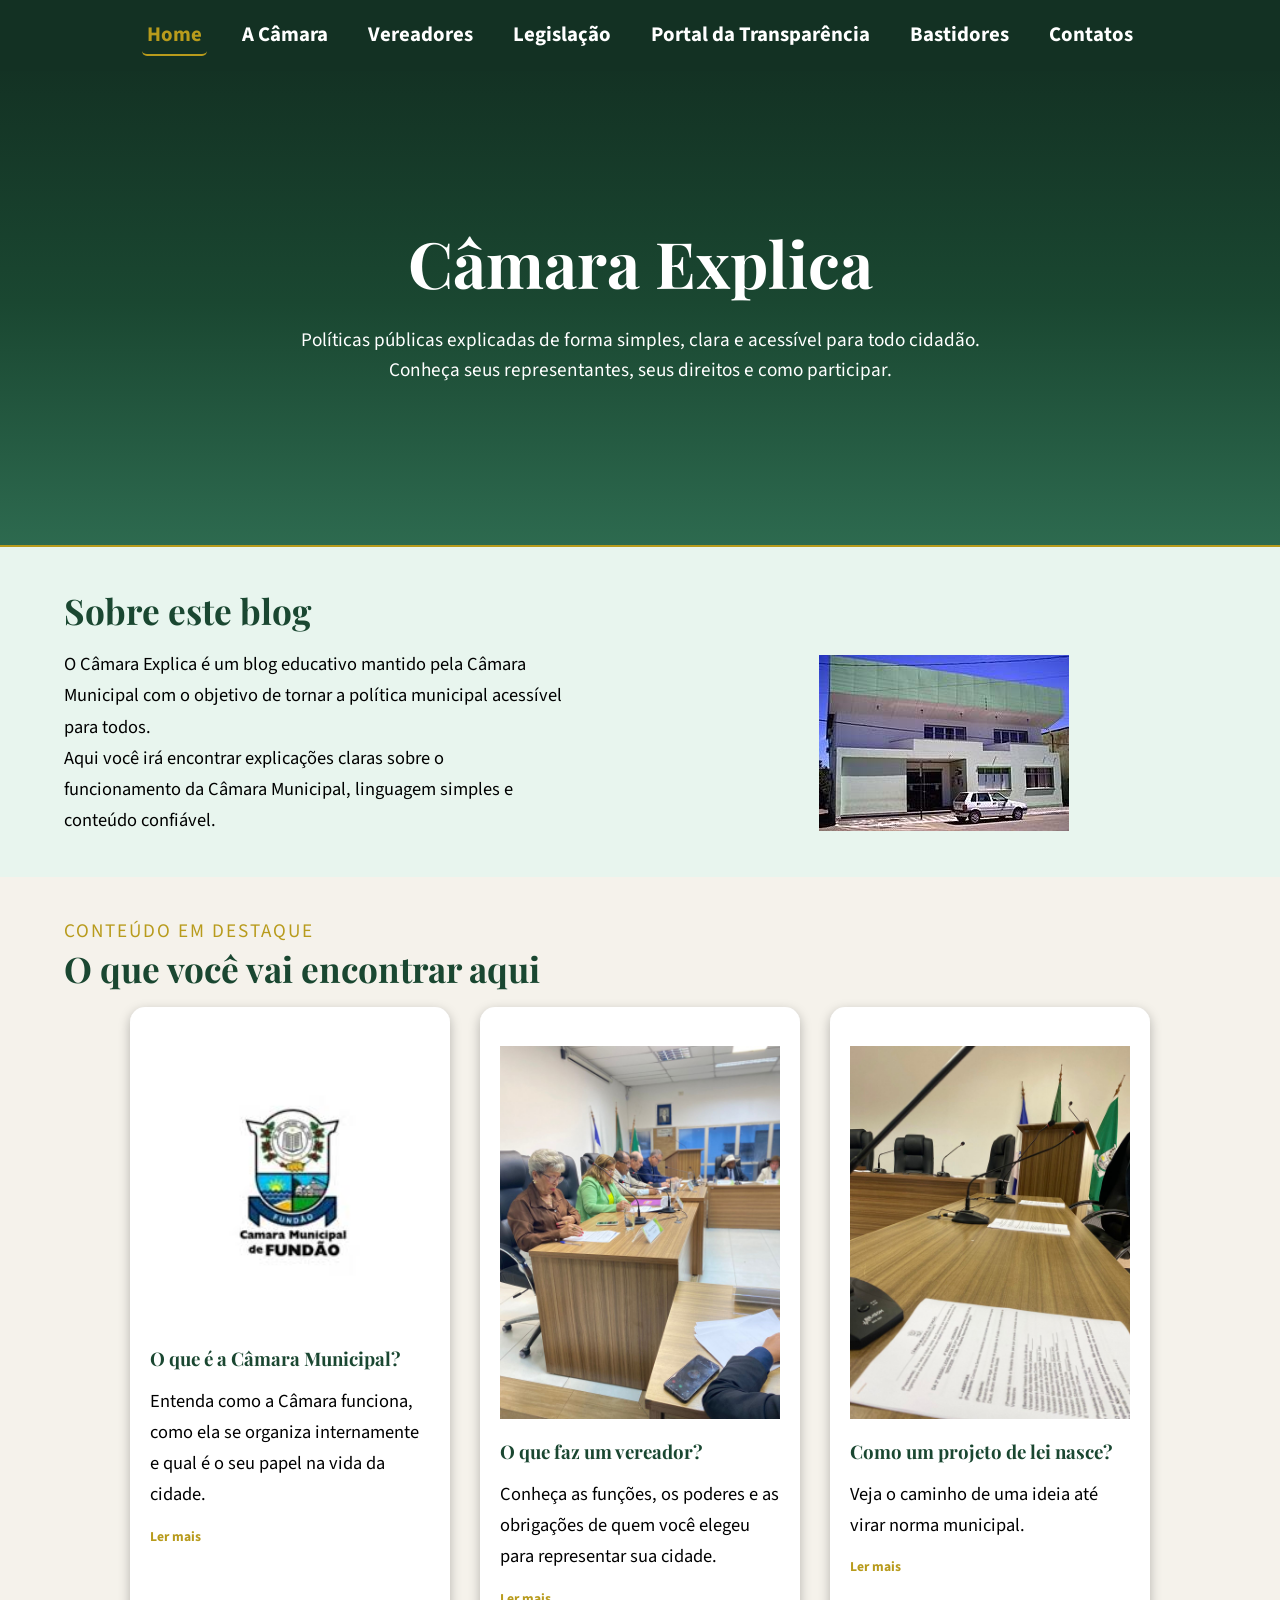
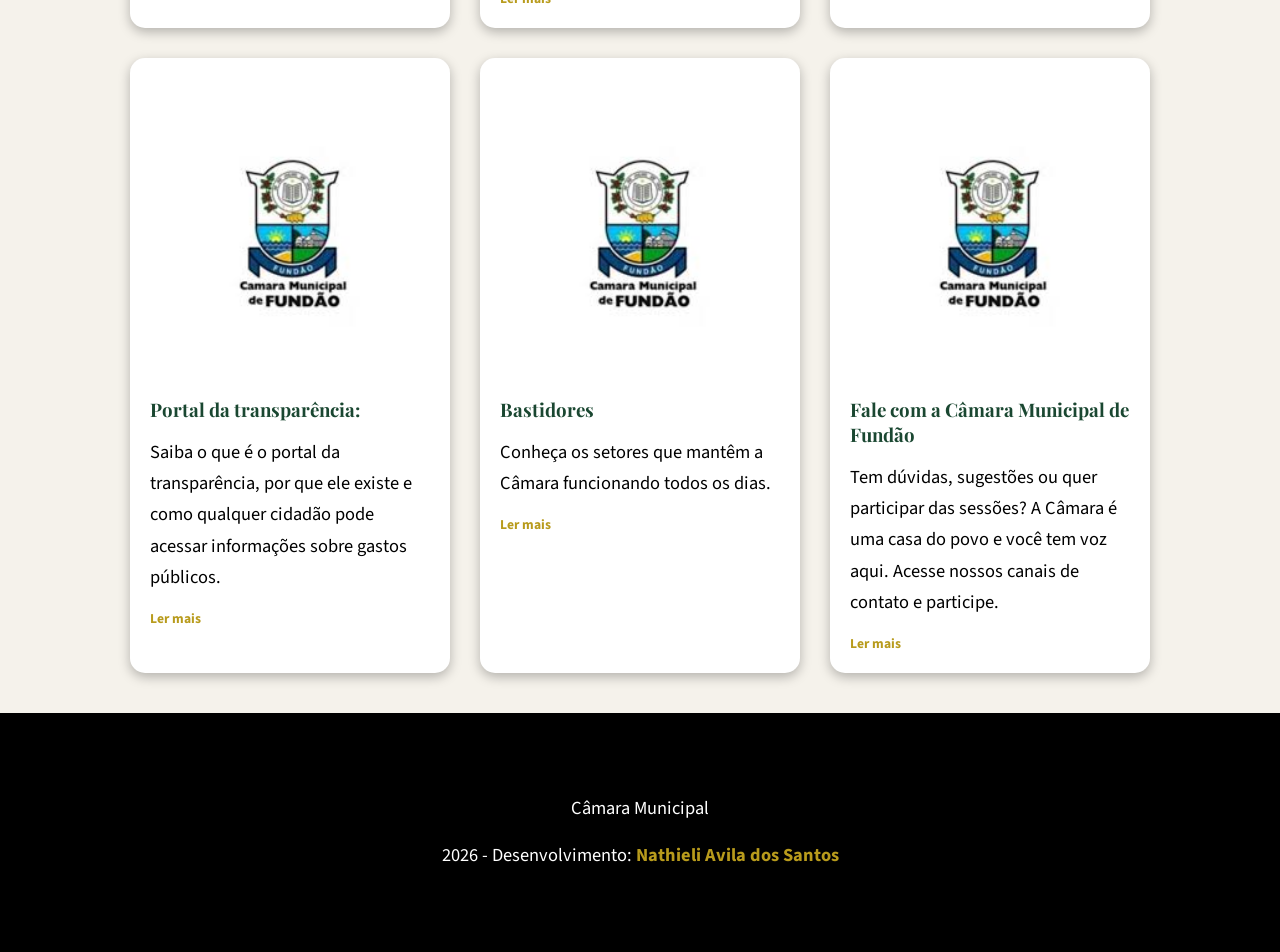
==== index.html @ 05d5f24e "Ajustes no CSS" ====
<!DOCTYPE html>
<html lang="pt-br">
<head>
    <meta charset="UTF-8">
    <meta name="viewport" content="width=device-width, initial-scale=1.0">
    <link rel="stylesheet" href="style.css">
    <title>Câmara Explica</title>
</head>
<body>

    <header>
        <nav>
            <a href="index.html" class="ativo">Home</a>
            <a href="Camara.html">A Câmara</a>
            <a href="vereadores.html">Vereadores</a>
            <a href="legislacao.html">Legislação</a>
            <a href="transparencia.html">Portal da Transparência</a>
            <a href="bastidores.html">Bastidores</a>
            <a href="contatos.html">Contatos</a>
        </nav>
    </header>


    <main>
        <!-- HERO -->
        <section class="hero">
            <div class="container">
                <h1>Câmara Explica </h1>
                <p>Políticas públicas explicadas de forma simples, clara e acessível para todo cidadão. Conheça seus representantes, seus direitos e como participar. </p>
            </div>
        </section>

        <!-- SOBRE -->
        <section class="sobre" id="home">
            <div class="container">
                <h2>Sobre este blog </h2>
                <div class="home-inicio">
                    <p class="elemento">O Câmara Explica é um blog educativo mantido pela Câmara Municipal com o objetivo de tornar a política municipal acessível para todos. <br> Aqui você irá encontrar explicações claras sobre o funcionamento da Câmara Municipal, linguagem simples e conteúdo confiável. </p>
                    <img class="elemento" src="Imagens/Câmara.jpg" alt="">
                </div>
            </div>
        </section>

        <!-- IMAGENS DESTAQUE COM LINK -->
        <section id="destaques">
            <div class="container">
                <span class="letra">Conteúdo em destaque</span>
                <h2>O que você vai encontrar aqui</h2>
                <div class="grid-base home-cards">
                    <article class="home-card card-base">
                        <a href="Camara.html">
                        <img src="Imagens/logoCamara.jpg" alt="">
                    </a>
                    <h3>O que é a Câmara Municipal?</h3>
                     <p>
                        Entenda como a Câmara funciona, como ela se organiza internamente e qual é o seu papel na vida da cidade. 
                    </p>
                    <a href="Camara.html">Ler mais</a>
                    </article>


                    <article class="home-card card-base">
                        <a href="vereadores.html">
                        <img src="Imagens/vereadores.jpeg" alt="">
                    </a>
                    <h3>O que faz um vereador?</h3> 
                    <p>
                        Conheça as funções, os poderes e as obrigações de quem você elegeu para representar sua cidade.
                    </p>
                    <a href="vereadores.html">Ler mais</a>
                    </article>

                    <article class="home-card card-base">
                        <a href="legislacao.html">
                        <img src="Imagens/legislação.jpeg" alt="">
                    </a>
                    <h3>Como um projeto de lei nasce?</h3>
                    <p>
                        Veja o caminho de uma ideia até virar norma municipal.
                    </p>
                    <a href="legislacao.html">Ler mais</a>
                    </article>

                    <article class="home-card card-base"><a href="transparencia.html">
                        <img src="Imagens/logoCamara.jpg" alt="">
                    </a>
                    <h3>Portal da transparência:</h3> 
                    <p>
                        Saiba o que é o portal da transparência, por que ele existe e como qualquer cidadão pode acessar informações sobre gastos públicos.
                    </p>
                    <a href="transparencia.html">Ler mais</a>
                    </article>

                    <article class="home-card card-base">
                        <a href="bastidores.html">
                        <img src="Imagens/logoCamara.jpg" alt="">
                    </a>
                    <h3>Bastidores</h3>
                    <p>
                        Conheça os setores que mantêm a Câmara funcionando todos os dias.
                    </p>
                    <a href="bastidores.html">Ler mais</a>
                    </article>

                    <article class="home-card card-base">
                        <a href="contatos.html">
                        <img src="Imagens/logoCamara.jpg" alt="">
                    </a>
                    <h3>Fale com a Câmara Municipal de Fundão</h3>
                    <p>
                        Tem dúvidas, sugestões ou quer participar das sessões? A Câmara é uma casa do povo e você tem voz aqui. Acesse nossos canais de contato e participe.
                    </p>
                    <a href="contatos.html">Ler mais</a>
                    </article>
                </div>
            </div>
        </section>

    </main>

    <footer>
        <p>Câmara Municipal</p>
        <p>2026 - Desenvolvimento:
            <a href="https://github.com/NathieliAvila" target="_blank">Nathieli Avila dos Santos</a>
        </p>
    </footer>
    
</body>
</html>
---- style.css ----
/* RESET E VARIÁVEIS */

@charset "UTF-8";

@import url('https://fonts.googleapis.com/css2?family=Playfair+Display:ital,wght@0,400..900;1,400..900&display=swap');

@import url('https://fonts.googleapis.com/css2?family=Source+Sans+3:ital,wght@0,200..900;1,200..900&display=swap');

:root {

    --cor-1: #133123;
    --cor-2: #1a4731;
    --cor-4: #2d6a4f;
    --cor-5: #b89b1c;
    --cor-6: #5e5e5e;

    --fonte-01: "Playfair Display", serif;
    --fonte-02: "Source Sans 3", sans-serif;
}

* {
    margin: 0;
    padding: 0;
    box-sizing: border-box;
}


/* BASE */


body {
    background-color: #f5f2eb;
    font-family: var(--fonte-02);
    min-height: 100vh;
    display: flex;
    flex-direction: column;
}

h1, h2, h3{
    font-family: var(--fonte-01);
}

h3 {
    color: var(--cor-2);
    margin-bottom: 15px;
}

h2 {
    margin-bottom: 15px;
    font-size: 2.2em;
    color: var(--cor-2);
}

p {
    font-size: 1.15em;
    line-height: 1.7em;
    font-family: var(--fonte-02);
}

p + p {
    margin-top: 16px;
}

article > span > img {
   max-width: 30%;
}

.sobre-destaque-icon img {
    width: 20%;
}

/* LAYOUT GERAL */

header {
    background-color: var(--cor-1);
    padding: 15px 0px;
    text-align: center;
    position: fixed;
    width: 100%;
    z-index: 100;
}

nav{
    display: flex; /* cria contêiner flexivel, redimensionando os elementos. Torna mais responsivo */
    justify-content: center; /* centraliza */
    gap: 30px; /* Espaçamento entre elementos do menu */
    flex-wrap: wrap; /* quebra de linha */
}

nav > a {
    color: white;
    text-decoration: none;
    font-weight: bold;
    font-size: 1.3rem;
    padding: 5px;
    border-radius: 5px;
    }

nav a:hover, a.ativo {
    color: var(--cor-5);
    border-bottom: 2px solid var(--cor-5);
    text-decoration: none;
}

main {
    width: 100%;
    flex: 1;
    padding-top: 60px;
}

.container {
    width: min(90%, 1200px);
    margin: auto;
    padding: 40px 0px;
}



.grid-base {
    display: grid;
    grid-template-columns: repeat(auto-fit, minmax(280px, 320px));
    gap: 30px;
    justify-content: center;
}

.card-base {
    background-color: white;
    border-radius: 15px;
    padding: 20px;
    border-top: 3px solid var(--cor-2);
    box-shadow: 0px 4px 12px rgba(0, 0, 0, 0.267);
    transition: 0.5s;
}


.card-base:hover {
    transform: translateY(-5px);
}

.numero {
    background-color: var(--cor-2);
    color: var(--cor-5);
    border-radius: 50px;
    width: 30px;
    text-align: center;
    margin-bottom: 15px;
    
}

footer{
    background-color: black;
    color: white;
    text-align: center;
    padding: 80px 0px;
}

/* HERO */

.hero {
    background: linear-gradient(to bottom, var(--cor-1) ,var(--cor-2), var(--cor-4));
    color: white;
    text-align: center;
    padding: 120px 20px;
    display: flex;
    border-bottom: 2px solid var(--cor-5);
}

.hero h1 {
    font-size: 4em;
    margin-bottom: 20px;
}

.hero p {
    font-size: 1.2em;
    max-width: 700px;
    margin: auto;
    line-height: 30px;
}



.secao-linha {
      width: 50px;
      height: 3px;
      background: var(--cor-5);
      margin-bottom: 30px;
    }


#estrutura > .container > .secao-linha {
    margin-bottom: 0px;
}

/* HOME */

#home {
    background-color: #e8f5ee;
}


.home-inicio p {
    max-width: 500px;
}

.home-inicio {
    display: grid;
    grid-template-columns: repeat(auto-fit, minmax(300px, 1fr));
    gap: 4rem;
    align-items: center;
}

.home-inicio img {
    max-width: 90%;
    margin: auto;
}


.letra {
    color: var(--cor-5);
    text-transform: uppercase;
    letter-spacing: 2px;
    font-size: 1.2em;
}


.home-card {
    border-top-color: white;
}

article img {
    width: 100%;
    display: block;
    margin: 0px auto 20px auto;
}

a {
    text-decoration: none;
    color: var(--cor-5);
    font-weight: bold;
}

article a {
   
    margin-top: 1rem;
    font-size: 0.85rem;
    display: flex;
    align-items: center;
    gap: 0.35rem;
    
}

a:hover {
    text-decoration: underline;
}

/* CÂMARA */

.sobre  {
    background-color: white;
}

#organizacao {
    background-color: var(--cor-1);
}

#organizacao > .container > p {
    color: white;
    margin: 20px 0px;
}

#organizacao > .container > h2 {
    color: white;
}

/* #destaques > .container > p {
    margin: 20px 0px;
}
 */
.grid-legislativo {
    padding: 30px 0px;
}


.camara-cards {
    
    grid-template-columns: repeat(auto-fit, minmax(300px, 1fr));
}
.camara-card {
    padding: 20px 20px 15px 40px;
}

/* #organizacao > .container > p {
    padding: 40px 0px 0px 0px;
} */


/* VEREADORES */

#vereadores-inicio, #vereador {
    background-color: white;
}


#organizacao > .container > p.link {
    margin-top: 50px ;
}

.funcoes-card {
    margin-top: 30px;
    border-radius: 5px;
}


.vereador-cards {
    grid-template-columns: repeat(auto-fit, minmax(300px, 1fr));
    
}

.vereador-card {
    border-radius: 5px;
    padding: 40px;
}

.pode {
    border-top: 3px solid rgb(17, 151, 17);
}

.pode > h3, .pode li::marker  {
    color: rgb(17, 151, 17);
}


.n-pode {
    border-top: 3px solid red;
}

.n-pode > h3, .n-pode li::marker {
    color: red;
}



.grid-eleito {
    grid-template-columns: repeat(auto-fit, minmax(600px, 1fr));
}

.card-eleito {
    border-radius: 0px;
    color: var(--cor-6);
    border-top-color: white;
}


#quantidade {
    background-color: var(--cor-2);
}

#quantidade h2, #quantidade p{
    color: white;
}

#acompanhar h3 {
    color: var(--cor-5);
}


table {
    width: 100%;
    max-width: 600px;
    border-collapse: collapse;
    margin: auto;
    box-shadow: 0px 4px 12px rgba(0, 0, 0, 0.342);
}

td {
    
    border-bottom: 1px solid #e5e5e5;
    background-color: white;
    padding: 16px 20px;
    text-align: center;
    vertical-align: middle;
}

th {
    background-color: var(--cor-1);
    color: white;
    padding: 16px 20px;

}

.grid-acompanhar{
    display:grid;
    grid-template-columns:repeat(3,1fr);
    gap:1.5rem;
    margin-top:2rem
}


.card-acompanhar{
    background: var(--cor-2);
    color:white;
    border-radius: 5px;
    border: 1px solid var(--cor-4);
    padding:1.8rem;
}

.card-acompanhar h3 {
    color: white;
}
    
    
/* LEGISLAÇÃO */
 
#caminho {
    background-color: var(--cor-1);
}

#caminho h2, #caminho > .container > p {
    color: white;
}
.grid-caminho {
    grid-template-columns: repeat(auto-fit, minmax(600px, 1fr));
}

.card-caminho {
    border-radius: 5px;
    border: 1px solid var(--cor-4);
}

#voz {
    background-color: var(--cor-4);
}
#voz p {
    margin: 0px 20px 20px 20px;
    color: white;
}

#voz h2 {
    color: white;
}
#voz h3 {
    margin-bottom: 0px;
    color: var(--cor-5);
}



.numeracao {
    display: flex;
    
}

.numeracao .numero {
    margin-right: 40px;
}


/* BASTIDORES */

#servidores {
    background-color: white;
}
.grid-servidores {
    grid-template-columns: repeat(auto-fit, minmax(500px, 1fr));
}

.img-servidores {
    max-width: 600px;
    display: block;
    margin: auto;
}

#estrutura {
    background-color: var(--cor-1);
}


.grid-estrutura {
    grid-template-columns: repeat(auto-fit, minmax(600px, 1fr));
}

.card-estrutura {
    border-radius: 0px;

}

#lai {
    background-color: #fdf3e0;
    padding: 20px;
    border: 1px solid #e8d9bc;
    color: #5c3a00;
    margin-bottom: 30px;
}

.grid-lai {
    grid-template-columns: repeat(auto-fit, minmax(500px, 1fr));
}

.card-lai {
    border-radius: 0px;
    border: 2px solid var(--cor-1);
}

ul {
    list-style-position: inside;
}



.grid-canais {
    grid-template-columns: repeat(auto-fit, minmax(600px, 1fr));

}


#presencial {
    background-color: var(--cor-1);
}
#presencial p {
    margin: 0px 20px 20px 20px;
    color: white;
}

#presencial h2 {
    color: white;
}
#presencial h3 {
    margin-bottom: 0px;
    color: var(--cor-5);
}


#transparencia {
    background-color: white;
}
#transparencia > .home-inicio {
    align-items: flex-start;
}

#esic {
    background-color: var(--cor-1);
}

#esic h2, #esic > .container > p {
    color: white;
}


.negarem {
    background-color: white;
    padding: 25px;
}

#esic > .negarem > p {
    color: black;
}
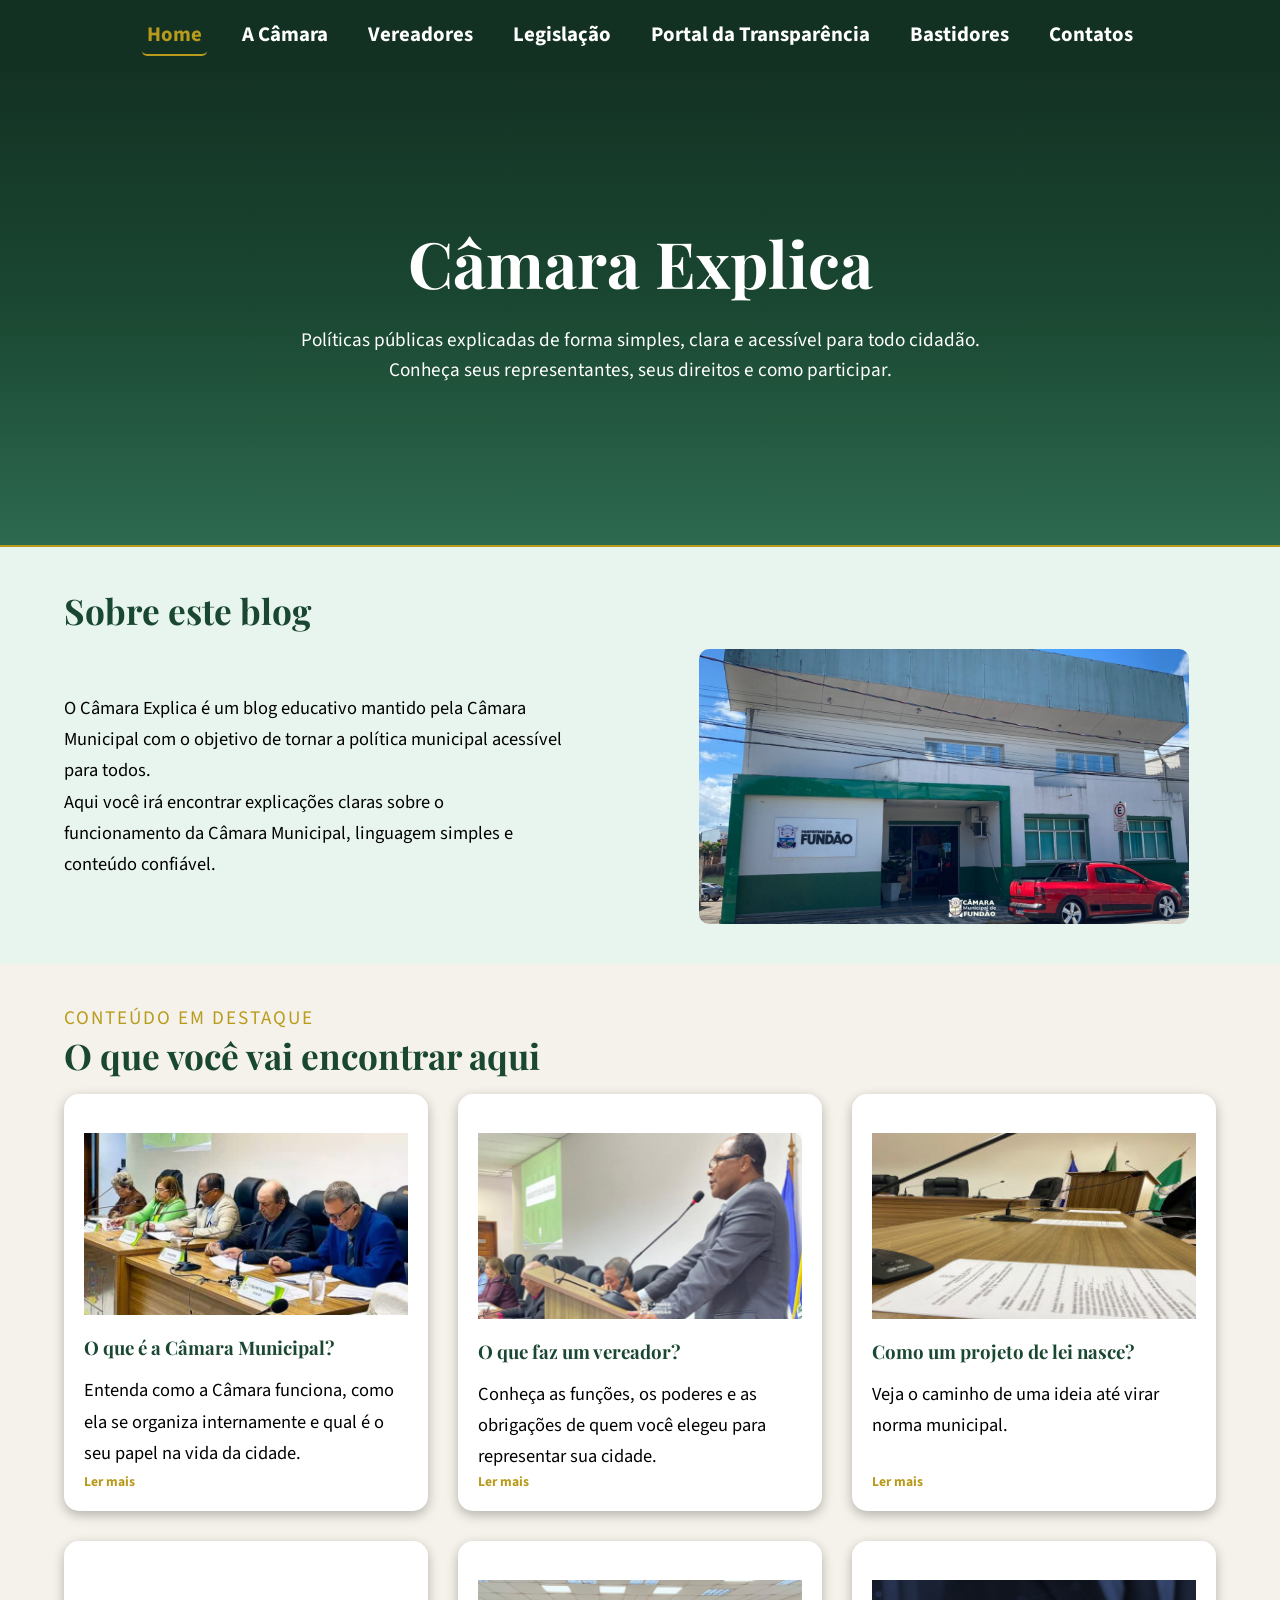
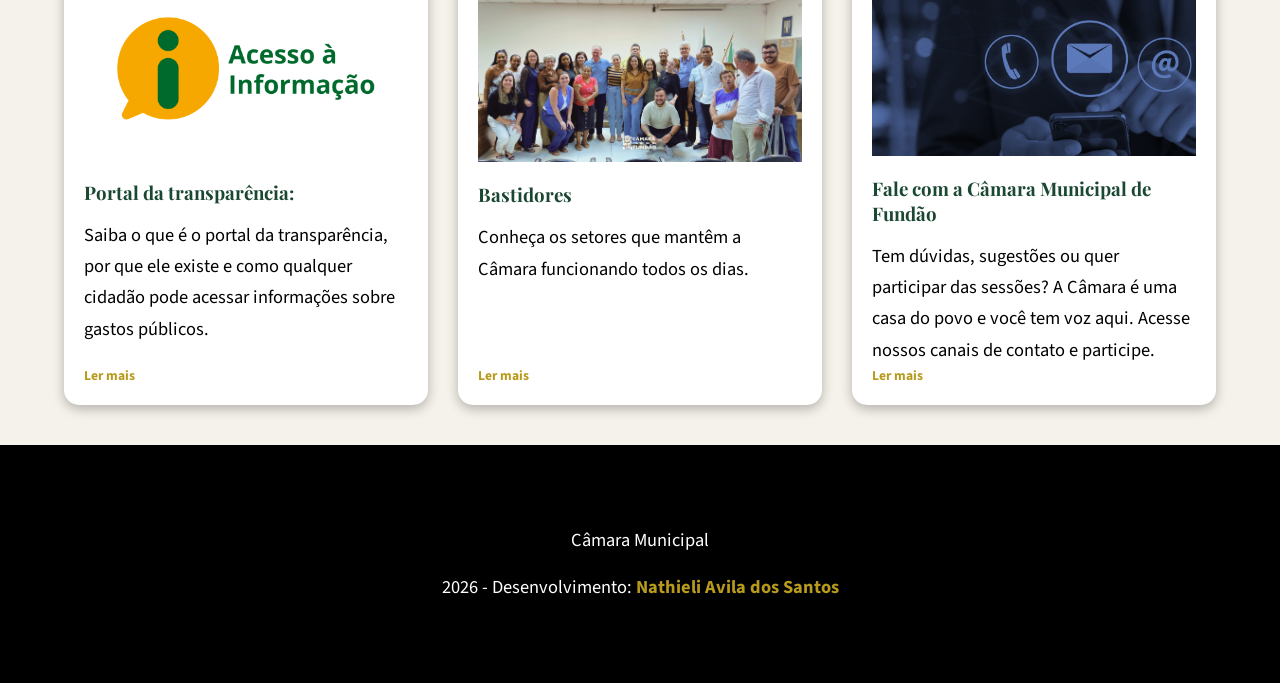
==== commit 0388e584: "Atualização Inserindo imagens e melhorando a Interface" ====
--- a/index.html
+++ b/index.html
@@ -36,7 +36,7 @@
                 <h2>Sobre este blog </h2>
                 <div class="home-inicio">
                     <p class="elemento">O Câmara Explica é um blog educativo mantido pela Câmara Municipal com o objetivo de tornar a política municipal acessível para todos. <br> Aqui você irá encontrar explicações claras sobre o funcionamento da Câmara Municipal, linguagem simples e conteúdo confiável. </p>
-                    <img class="elemento" src="Imagens/Câmara.jpg" alt="">
+                    <img class="elemento" src="Imagens/vereadores/camara.png" alt="">
                 </div>
             </div>
         </section>
@@ -49,7 +49,7 @@
                 <div class="grid-base home-cards">
                     <article class="home-card card-base">
                         <a href="Camara.html">
-                        <img src="Imagens/logoCamara.jpg" alt="">
+                        <img src="Imagens/vereadores/vereadores.jpg" alt="">
                     </a>
                     <h3>O que é a Câmara Municipal?</h3>
                      <p>
@@ -61,7 +61,7 @@
 
                     <article class="home-card card-base">
                         <a href="vereadores.html">
-                        <img src="Imagens/vereadores.jpeg" alt="">
+                        <img src="Imagens/vereadores/oquefaz.png" alt="">
                     </a>
                     <h3>O que faz um vereador?</h3> 
                     <p>
@@ -72,7 +72,7 @@
 
                     <article class="home-card card-base">
                         <a href="legislacao.html">
-                        <img src="Imagens/legislação.jpeg" alt="">
+                        <img src="Imagens/vereadores/legislação.jpeg" alt="">
                     </a>
                     <h3>Como um projeto de lei nasce?</h3>
                     <p>
@@ -82,7 +82,7 @@
                     </article>
 
                     <article class="home-card card-base"><a href="transparencia.html">
-                        <img src="Imagens/logoCamara.jpg" alt="">
+                        <img src="Imagens/lei-acesso-informacao3.png" alt="">
                     </a>
                     <h3>Portal da transparência:</h3> 
                     <p>
@@ -93,7 +93,7 @@
 
                     <article class="home-card card-base">
                         <a href="bastidores.html">
-                        <img src="Imagens/logoCamara.jpg" alt="">
+                        <img src="Imagens/vereadores/bastidores.png" alt="">
                     </a>
                     <h3>Bastidores</h3>
                     <p>
@@ -104,7 +104,7 @@
 
                     <article class="home-card card-base">
                         <a href="contatos.html">
-                        <img src="Imagens/logoCamara.jpg" alt="">
+                        <img src="Imagens/vereadores/contato.png" alt="">
                     </a>
                     <h3>Fale com a Câmara Municipal de Fundão</h3>
                     <p>
--- a/style.css
+++ b/style.css
@@ -54,7 +54,7 @@
 p {
     font-size: 1.15em;
     line-height: 1.7em;
-    font-family: var(--fonte-02);
+  
 }
 
 p + p {
@@ -68,6 +68,19 @@
 .sobre-destaque-icon img {
     width: 20%;
 }
+
+.icon-fundo {
+    margin-right: 20px;
+    background-color: #2d6a4f6e;
+    width: 30px;
+    height: 25px;
+    border-radius: 5px;
+    display: flex;
+    justify-content: center; /* Centralizar icon na div. Conjunto com display: flex */
+    
+}
+
+
 
 /* LAYOUT GERAL */
 
@@ -166,7 +179,7 @@
 }
 
 .hero h1 {
-    font-size: 4em;
+    font-size: clamp(2.5rem, 5vw, 4rem); /* Limita um valor entre um mínimo e um máximo */
     margin-bottom: 20px;
 }
 
@@ -212,6 +225,7 @@
 .home-inicio img {
     max-width: 90%;
     margin: auto;
+    border-radius: 10px;
 }
 
 
@@ -222,9 +236,20 @@
     font-size: 1.2em;
 }
 
-
+.home-cards {
+    grid-template-columns: repeat(auto-fit, minmax(300px, 1fr));
+    
+
+}
 .home-card {
     border-top-color: white;
+    display: flex;
+    flex-direction: column;
+    height: 100%;
+}
+
+.home-card a:last-of-type {
+    margin-top: auto;
 }
 
 article img {
@@ -253,6 +278,7 @@
     text-decoration: underline;
 }
 
+
 /* CÂMARA */
 
 .sobre  {
@@ -266,6 +292,11 @@
 #organizacao > .container > p {
     color: white;
     margin: 20px 0px;
+}
+
+#organizacao > .container > p.link {
+
+    margin-top: 50px;
 }
 
 #organizacao > .container > h2 {
@@ -301,8 +332,8 @@
 }
 
 
-#organizacao > .container > p.link {
-    margin-top: 50px ;
+.container > p.link {
+    margin-top: 30px ;
 }
 
 .funcoes-card {
@@ -415,8 +446,12 @@
     background-color: var(--cor-1);
 }
 
-#caminho h2, #caminho > .container > p {
-    color: white;
+#caminho h2, #caminho > .container {
+    color: white;
+}
+
+#caminho h3 {
+    color: var(--cor-5);
 }
 .grid-caminho {
     grid-template-columns: repeat(auto-fit, minmax(600px, 1fr));
@@ -443,7 +478,19 @@
     color: var(--cor-5);
 }
 
-
+.grid-voz {
+    grid-template-columns: repeat(auto-fit, minmax(200px, 1fr));
+}
+
+.card-voz {
+    background-color: rgba(255, 255, 255, 0.103);
+    border-top: 2px solid var(--cor-5);
+}
+
+.card-voz h3{
+    text-align: center;
+    padding-bottom: 5px;
+}
 
 .numeracao {
     display: flex;
@@ -454,6 +501,39 @@
     margin-right: 40px;
 }
 
+
+
+
+.etapas {
+    display: flex;
+    flex-direction: column;
+}
+
+.etapa {
+    display: flex;
+    gap: 16px;
+    padding: 16px 0px;
+    border-bottom: 1px solid rgba(255, 255, 255, 0.08);
+}
+
+.etapa:last-child {
+    border-bottom: none;
+}
+
+.etapa-esquerda {
+    display: flex;
+    flex-direction: column;
+    align-items: center;
+    flex-shrink: 0;
+    width: 32px;
+}
+
+.etapa-linha {
+    width: 1px;
+    flex: 1;
+    background: rgba(255, 255, 255, 0.15);
+    margin-top: 6px;
+}
 
 /* BASTIDORES */
 
@@ -480,8 +560,15 @@
 }
 
 .card-estrutura {
-    border-radius: 0px;
-
+    background-color: var(--cor-2);
+    border-top: 3px solid var(--cor-5);
+
+
+}
+
+#estrutura h2, .card-estrutura > h3, .card-estrutura > p {
+    color: white;
+    
 }
 
 #lai {
@@ -539,6 +626,7 @@
 
 #esic {
     background-color: var(--cor-1);
+    padding-bottom: 20px;
 }
 
 #esic h2, #esic > .container > p {
@@ -549,8 +637,42 @@
 .negarem {
     background-color: white;
     padding: 25px;
+    margin-bottom: 20px;
 }
 
 #esic > .negarem > p {
     color: black;
 }
+
+
+li {
+    margin: 10px 0px;
+}
+
+/* CONTATOS */
+
+#contato {
+    background-color: white;
+}
+.grid-canais {
+    margin-top: 20px;
+}
+
+
+#telefones {
+    display: flex;
+    flex-direction: row;
+    gap: 30px;
+    margin: 10px 0px;
+    color: var(--cor-5);
+}
+.card-sociais{
+    text-align: center;
+
+}
+
+
+.card-sociais > a{
+    justify-content: center
+
+}
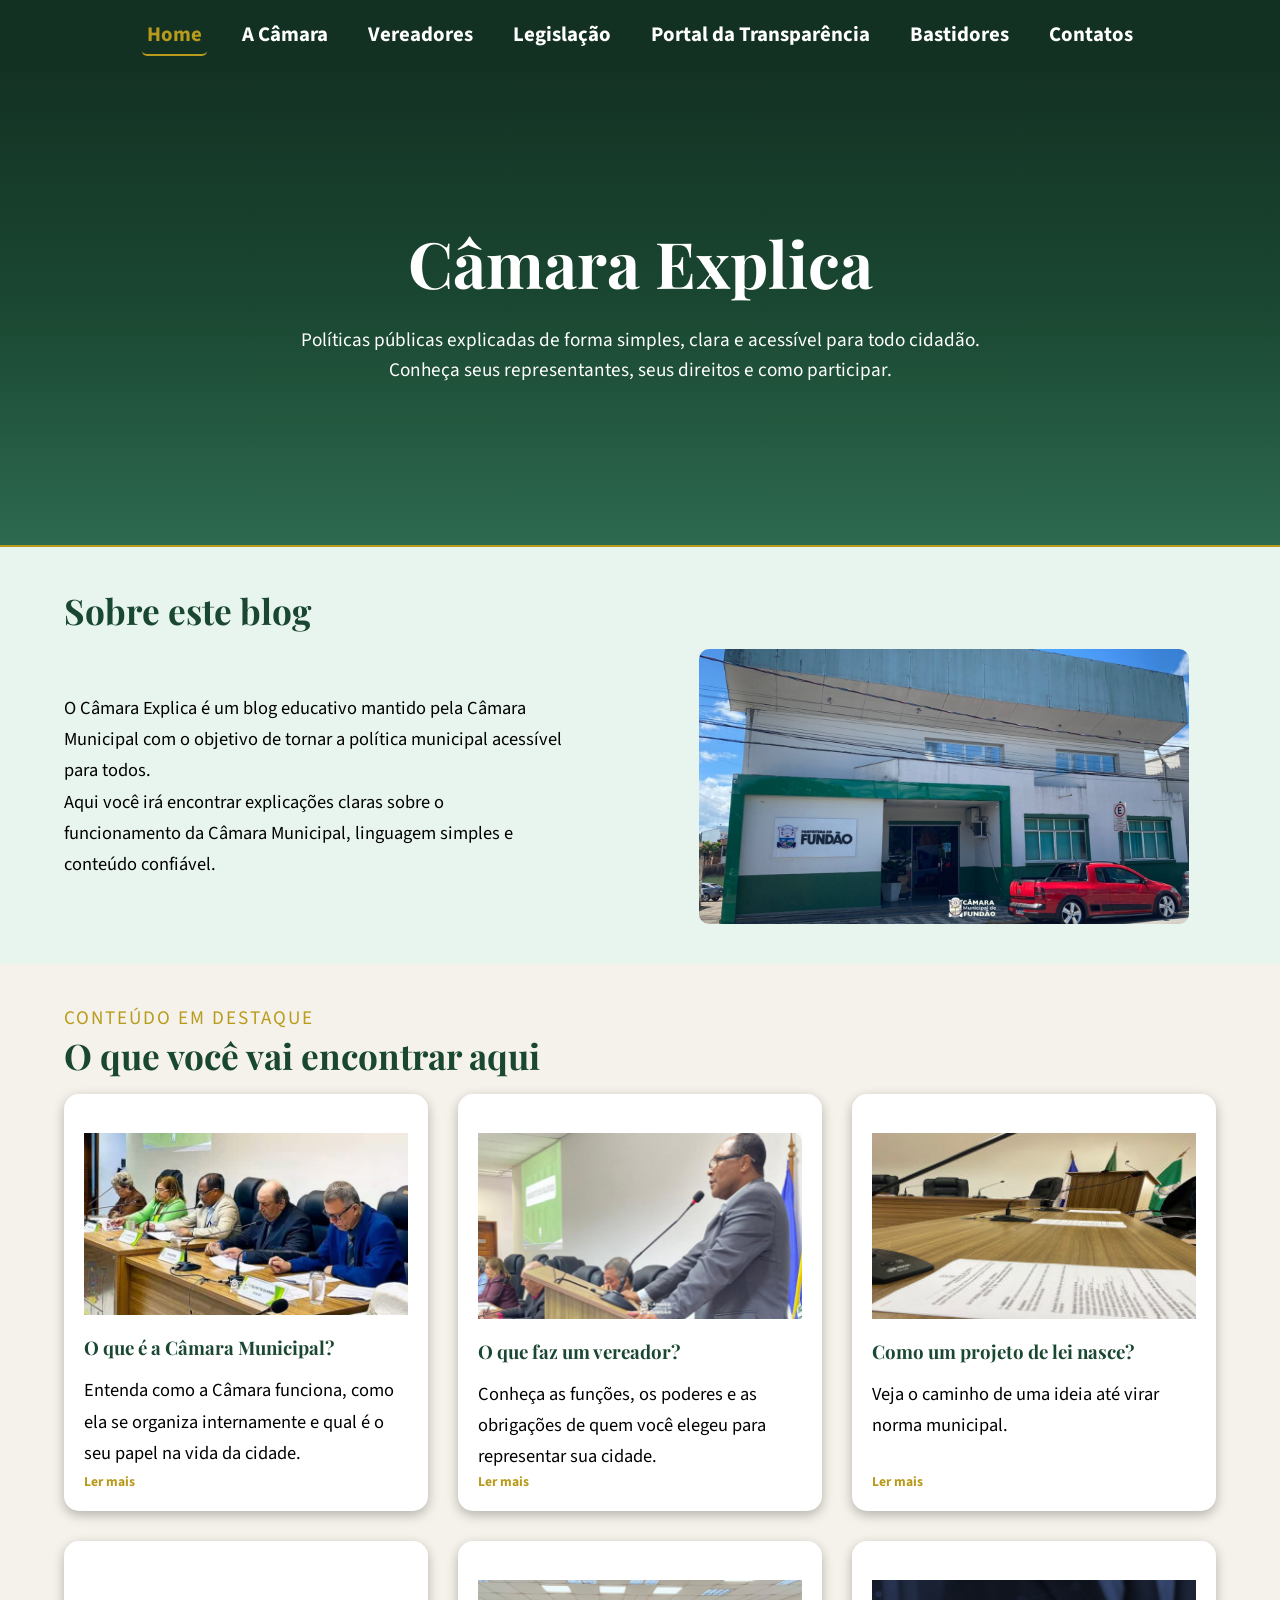
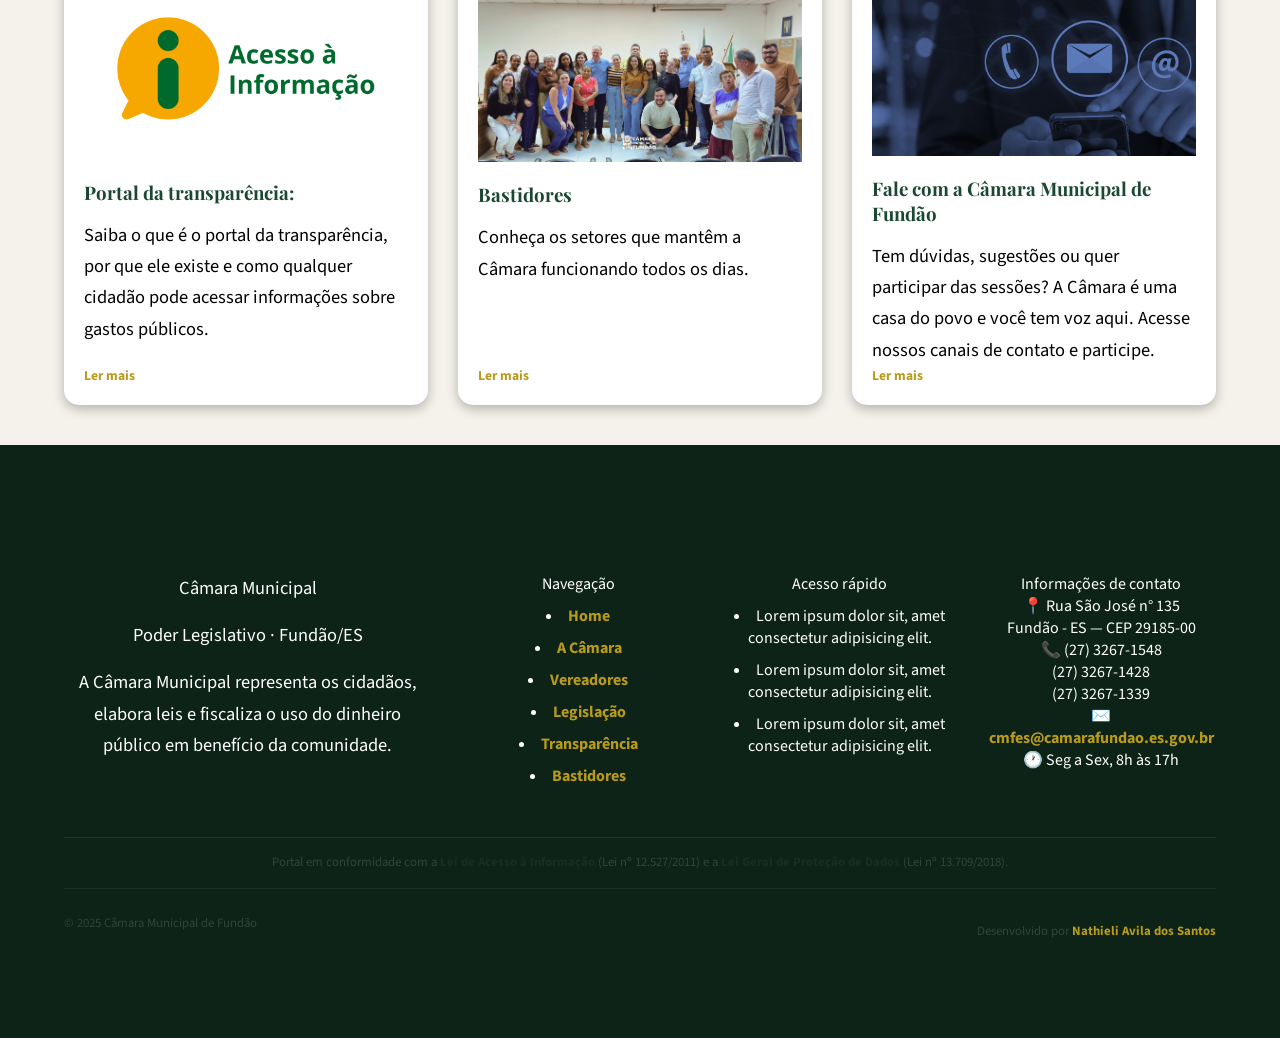
==== commit 2f06dd11: "Atualização do Footer" ====
--- a/index.html
+++ b/index.html
@@ -119,10 +119,81 @@
     </main>
 
     <footer>
-        <p>Câmara Municipal</p>
-        <p>2026 - Desenvolvimento:
-            <a href="https://github.com/NathieliAvila" target="_blank">Nathieli Avila dos Santos</a>
-        </p>
+        <div class="container">
+<!-- 4 colunas lado a lado -->
+                <div class="footer-topo">
+
+                        <!-- coluna 1 -->
+                        <div class="ft-coluna-marca">
+                            <p class="ft-nome">Câmara Municipal</p>
+                            <p class="ft-subtitulo">Poder Legislativo · Fundão/ES</p>
+                            <p class="ft-descricao">
+                                A Câmara Municipal representa os cidadãos, elabora leis e
+                                fiscaliza o uso do dinheiro público em benefício da comunidade.
+                            </p>
+                        </div>
+
+
+                    <!-- coluna 2 -->
+                    <div class="ft-coluna">
+                        <div class="ft-coluna-titulo">Navegação</div>
+                        <ul class="ft-lista">
+                            <li><a href="index.html">Home</a></li>
+                            <li><a href="camara.html">A Câmara</a></li>
+                            <li><a href="vereadores.html">Vereadores</a></li>
+                            <li><a href="legislacao.html">Legislação</a></li>
+                            <li><a href="transparencia.html">Transparência</a></li>
+                            <li><a href="bastidores.html">Bastidores</a></li>
+                        </ul>
+                    </div>
+
+
+                    <!-- coluna 3 -->
+                    <div class="ft-coluna">
+                        <div class="ft-coluna-titulo">Acesso rápido</div>
+                        <ul class="ft-lista">
+                            <li>Lorem ipsum dolor sit, amet consectetur adipisicing elit. </li>
+                            <li>Lorem ipsum dolor sit, amet consectetur adipisicing elit. </li>
+                            <li>Lorem ipsum dolor sit, amet consectetur adipisicing elit. </li>
+                        </ul>
+                    </div>
+
+                    <!-- coluna 4 -->
+                    <div class="ft-coluna">
+                        <div class="ft-coluna-titulo">Informações de contato</div>
+                        <div class="ft-contato-item">
+                            <span class="ft-contato-icone">📍</span>
+                            <span>Rua São José n° 135 <br>Fundão - ES — CEP 29185-00</span>
+                        </div>
+                        <div class="ft-contato-item">
+                            <span class="ft-contato-icone">📞</span>
+                            <span>(27) 3267-1548 <br>
+                            (27) 3267-1428 <br>
+                            (27) 3267-1339</span>
+                        </div>
+                        <div class="ft-contato-item">
+                            <span class="ft-contato-icone">✉️</<p><a href="mailto:cmfes@camarafundao.es.gov.br">cmfes@camarafundao.es.gov.br</a></p>
+                        </div>
+                        <div class="ft-contato-item">
+                            <span class="ft-contato-icone">🕐</span>
+                            <span>Seg a Sex, 8h às 17h</span>
+                        </div>
+                    </div>
+                </div>
+
+            <div class="ft-selo">
+                <p>
+                Portal em conformidade com a
+                <strong>Lei de Acesso à Informação</strong> (Lei nº 12.527/2011)
+                e a <strong>Lei Geral de Proteção de Dados</strong> (Lei nº 13.709/2018).
+                </p>
+            </div>
+
+            <div class="ft-rodape">
+                <p clas>© 2025 Câmara Municipal de Fundão</p>
+                <p>Desenvolvido por <a href="https://github.com/NathieliAvila" target="_blank">Nathieli Avila dos Santos</a></p>
+            </div>
+        </div>
     </footer>
     
 </body>
--- a/style.css
+++ b/style.css
@@ -541,7 +541,7 @@
     background-color: white;
 }
 .grid-servidores {
-    grid-template-columns: repeat(auto-fit, minmax(500px, 1fr));
+    grid-template-columns: repeat(auto-fit, minmax(280px, 1fr));
 }
 
 .img-servidores {
@@ -560,8 +560,9 @@
 }
 
 .card-estrutura {
-    background-color: var(--cor-2);
+    background-color: rgba(255, 255, 255, 0.103);
     border-top: 3px solid var(--cor-5);
+    border-left: 3px solid var(--cor-5);
 
 
 }
@@ -675,4 +676,58 @@
 .card-sociais > a{
     justify-content: center
 
-}+}
+
+
+
+div.icon-estrutura {
+    background-color: none;
+}
+
+footer {
+    background-color: #0d2318;
+}
+
+footer > .container {
+    padding: 0px;
+
+}
+
+.footer-topo {
+    display: grid;
+    grid-template-columns: 1.6fr 1fr 1fr 1fr; /* a primeira é 60% maior que as outras */
+    gap: 32px;
+    padding: 48px 0px 40px;
+    border-bottom: 1px solid rgba(255, 255, 255, 0.08);
+    
+}
+
+
+.ft-selo {
+    padding: 14px 0px;
+    border-bottom: 1px solid rgba(255, 255, 255, 0.06);
+}
+
+.ft-selo p, .ft-rodape p {
+    font-size: 0.8em;
+    color: rgb(255, 255, 255, 0.15);
+    
+}
+
+.ft-selo strong {
+    color: rgba(255, 255, 255, 0.05);
+}
+
+.ft-rodape {
+    display: flex;
+    justify-content: space-between;
+    align-items: center;
+    flex-wrap: wrap; /* quebra a linha em telas menores */
+    padding: 16px 0px;
+}
+
+ .ft-rodape a {
+    font-size: 1em;
+ }
+
+ 
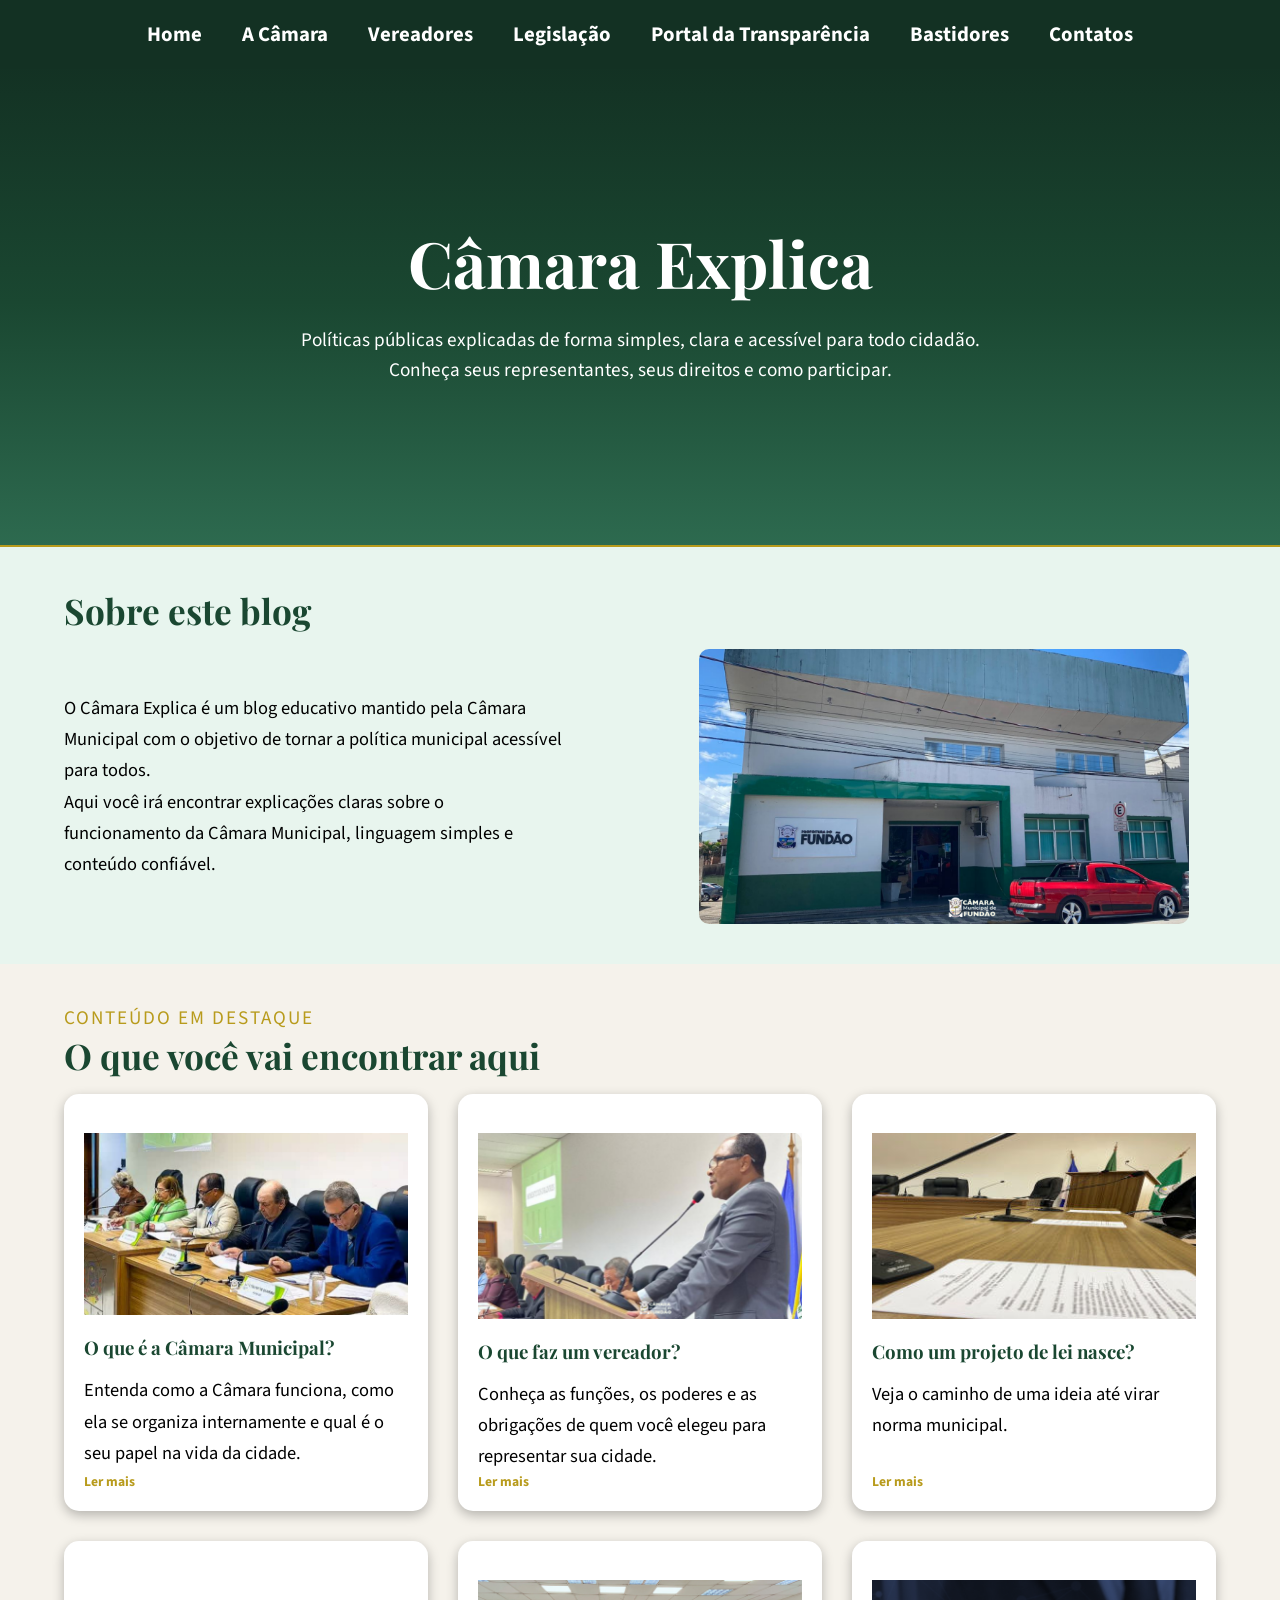
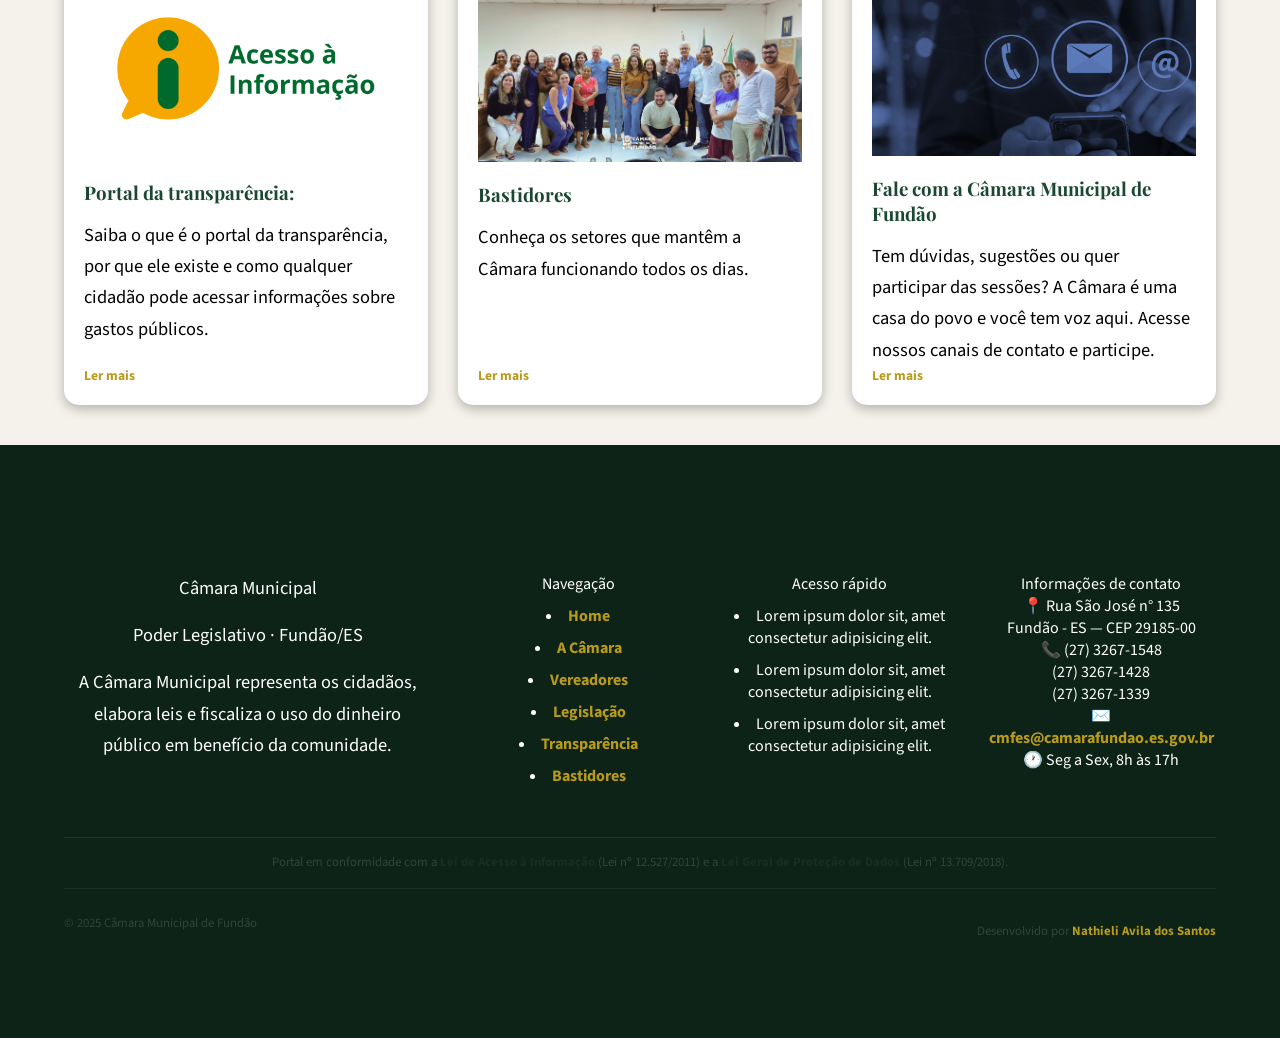
==== commit 2bdced8d: "Atualização Criando footer e header em arquivos únicos e utilizando JS para inseri-los nas páginas" ====
--- a/index.html
+++ b/index.html
@@ -4,21 +4,12 @@
     <meta charset="UTF-8">
     <meta name="viewport" content="width=device-width, initial-scale=1.0">
     <link rel="stylesheet" href="style.css">
+    <script src="incluir.js"></script>
     <title>Câmara Explica</title>
 </head>
 <body>
 
-    <header>
-        <nav>
-            <a href="index.html" class="ativo">Home</a>
-            <a href="Camara.html">A Câmara</a>
-            <a href="vereadores.html">Vereadores</a>
-            <a href="legislacao.html">Legislação</a>
-            <a href="transparencia.html">Portal da Transparência</a>
-            <a href="bastidores.html">Bastidores</a>
-            <a href="contatos.html">Contatos</a>
-        </nav>
-    </header>
+    <div id="header"></div>
 
 
     <main>
@@ -118,83 +109,9 @@
 
     </main>
 
-    <footer>
-        <div class="container">
-<!-- 4 colunas lado a lado -->
-                <div class="footer-topo">
+    <div id="footer"></div>
 
-                        <!-- coluna 1 -->
-                        <div class="ft-coluna-marca">
-                            <p class="ft-nome">Câmara Municipal</p>
-                            <p class="ft-subtitulo">Poder Legislativo · Fundão/ES</p>
-                            <p class="ft-descricao">
-                                A Câmara Municipal representa os cidadãos, elabora leis e
-                                fiscaliza o uso do dinheiro público em benefício da comunidade.
-                            </p>
-                        </div>
-
-
-                    <!-- coluna 2 -->
-                    <div class="ft-coluna">
-                        <div class="ft-coluna-titulo">Navegação</div>
-                        <ul class="ft-lista">
-                            <li><a href="index.html">Home</a></li>
-                            <li><a href="camara.html">A Câmara</a></li>
-                            <li><a href="vereadores.html">Vereadores</a></li>
-                            <li><a href="legislacao.html">Legislação</a></li>
-                            <li><a href="transparencia.html">Transparência</a></li>
-                            <li><a href="bastidores.html">Bastidores</a></li>
-                        </ul>
-                    </div>
-
-
-                    <!-- coluna 3 -->
-                    <div class="ft-coluna">
-                        <div class="ft-coluna-titulo">Acesso rápido</div>
-                        <ul class="ft-lista">
-                            <li>Lorem ipsum dolor sit, amet consectetur adipisicing elit. </li>
-                            <li>Lorem ipsum dolor sit, amet consectetur adipisicing elit. </li>
-                            <li>Lorem ipsum dolor sit, amet consectetur adipisicing elit. </li>
-                        </ul>
-                    </div>
-
-                    <!-- coluna 4 -->
-                    <div class="ft-coluna">
-                        <div class="ft-coluna-titulo">Informações de contato</div>
-                        <div class="ft-contato-item">
-                            <span class="ft-contato-icone">📍</span>
-                            <span>Rua São José n° 135 <br>Fundão - ES — CEP 29185-00</span>
-                        </div>
-                        <div class="ft-contato-item">
-                            <span class="ft-contato-icone">📞</span>
-                            <span>(27) 3267-1548 <br>
-                            (27) 3267-1428 <br>
-                            (27) 3267-1339</span>
-                        </div>
-                        <div class="ft-contato-item">
-                            <span class="ft-contato-icone">✉️</<p><a href="mailto:cmfes@camarafundao.es.gov.br">cmfes@camarafundao.es.gov.br</a></p>
-                        </div>
-                        <div class="ft-contato-item">
-                            <span class="ft-contato-icone">🕐</span>
-                            <span>Seg a Sex, 8h às 17h</span>
-                        </div>
-                    </div>
-                </div>
-
-            <div class="ft-selo">
-                <p>
-                Portal em conformidade com a
-                <strong>Lei de Acesso à Informação</strong> (Lei nº 12.527/2011)
-                e a <strong>Lei Geral de Proteção de Dados</strong> (Lei nº 13.709/2018).
-                </p>
-            </div>
-
-            <div class="ft-rodape">
-                <p clas>© 2025 Câmara Municipal de Fundão</p>
-                <p>Desenvolvido por <a href="https://github.com/NathieliAvila" target="_blank">Nathieli Avila dos Santos</a></p>
-            </div>
-        </div>
-    </footer>
+    
     
 </body>
 </html>
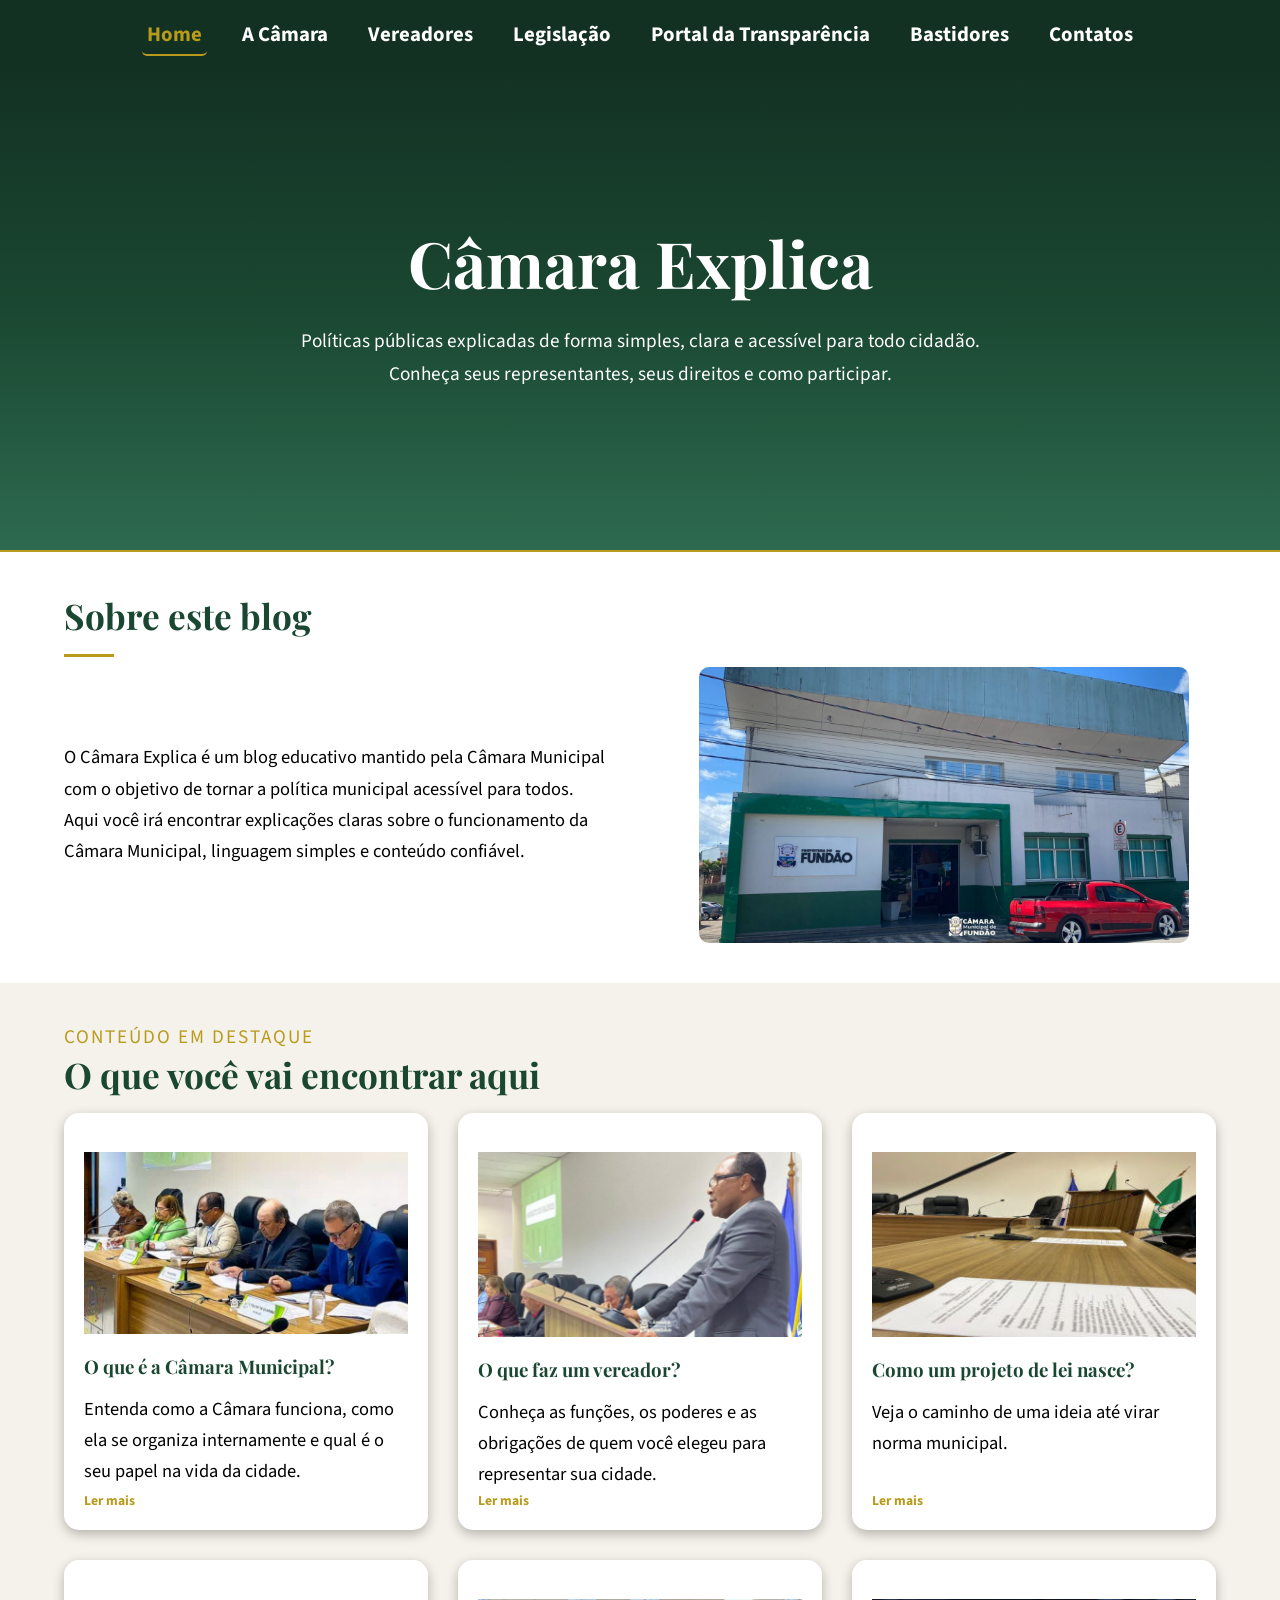
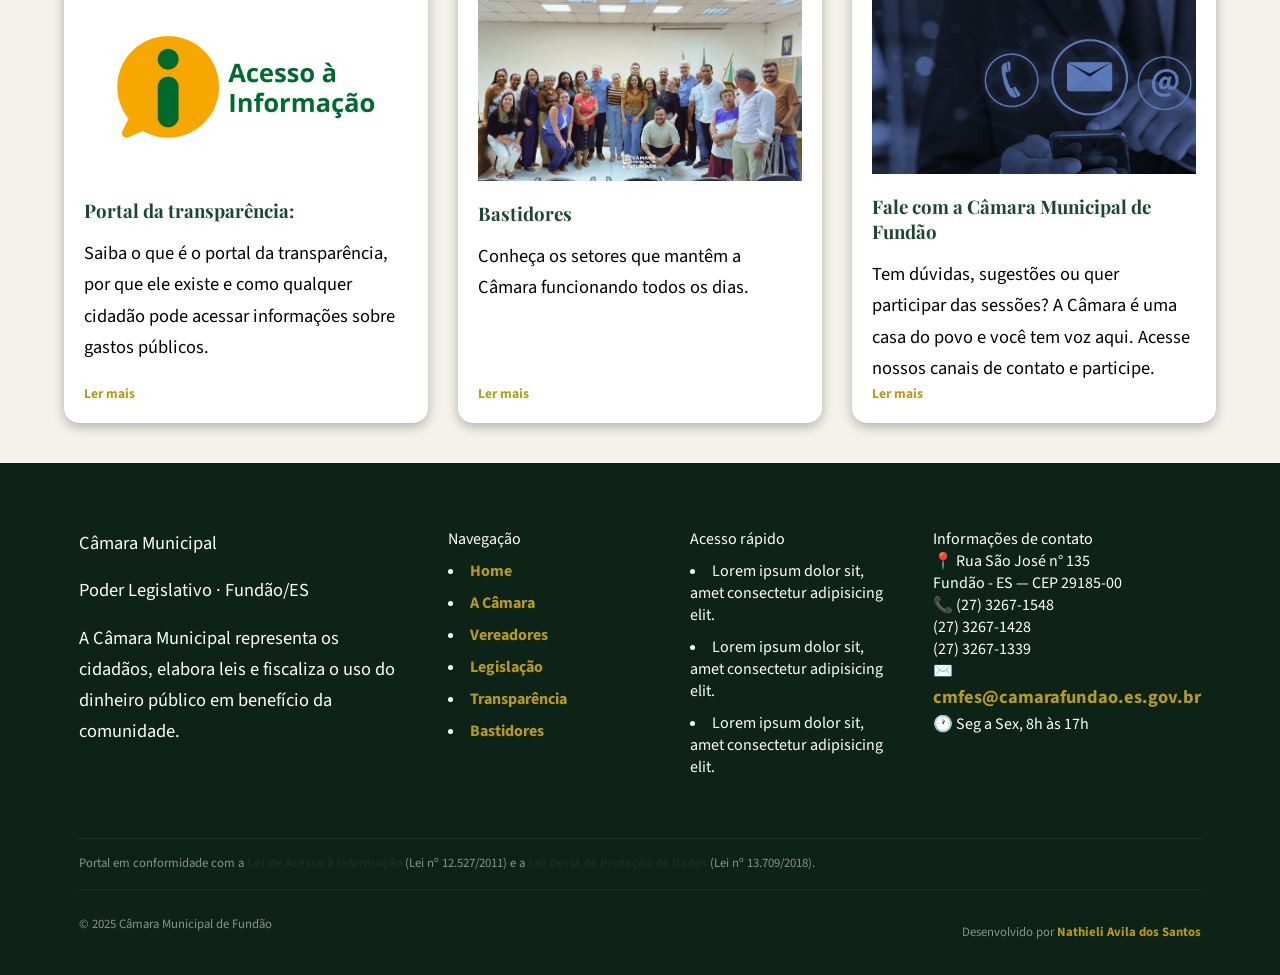
==== commit 151a3b4f: "Organização do código" ====
--- a/index.html
+++ b/index.html
@@ -11,22 +11,26 @@
 
     <div id="header"></div>
 
-
     <main>
         <!-- HERO -->
         <section class="hero">
             <div class="container">
                 <h1>Câmara Explica </h1>
-                <p>Políticas públicas explicadas de forma simples, clara e acessível para todo cidadão. Conheça seus representantes, seus direitos e como participar. </p>
+                <p>
+                    Políticas públicas explicadas de forma simples, clara e acessível para todo cidadão. Conheça seus representantes, seus direitos e como participar. 
+                </p>
             </div>
         </section>
 
         <!-- SOBRE -->
-        <section class="sobre" id="home">
+        <section id="home" class="secao-white" >
             <div class="container">
                 <h2>Sobre este blog </h2>
+                <div class="secao-linha"></div>
                 <div class="home-inicio">
-                    <p class="elemento">O Câmara Explica é um blog educativo mantido pela Câmara Municipal com o objetivo de tornar a política municipal acessível para todos. <br> Aqui você irá encontrar explicações claras sobre o funcionamento da Câmara Municipal, linguagem simples e conteúdo confiável. </p>
+                    <p class="elemento">
+                        O Câmara Explica é um blog educativo mantido pela Câmara Municipal com o objetivo de tornar a política municipal acessível para todos. <br> Aqui você irá encontrar explicações claras sobre o funcionamento da Câmara Municipal, linguagem simples e conteúdo confiável. 
+                    </p>
                     <img class="elemento" src="Imagens/vereadores/camara.png" alt="">
                 </div>
             </div>
@@ -39,79 +43,67 @@
                 <h2>O que você vai encontrar aqui</h2>
                 <div class="grid-base home-cards">
                     <article class="home-card card-base">
-                        <a href="Camara.html">
-                        <img src="Imagens/vereadores/vereadores.jpg" alt="">
-                    </a>
-                    <h3>O que é a Câmara Municipal?</h3>
-                     <p>
-                        Entenda como a Câmara funciona, como ela se organiza internamente e qual é o seu papel na vida da cidade. 
-                    </p>
-                    <a href="Camara.html">Ler mais</a>
+                        <a href="Camara.html"><img src="Imagens/vereadores/vereadores.jpg" alt=""></a>
+                        <h3>O que é a Câmara Municipal?</h3>
+                        <p>
+                            Entenda como a Câmara funciona, como ela se organiza internamente e qual é o seu papel na vida da cidade. 
+                        </p>
+                        <a href="Camara.html">Ler mais</a>
                     </article>
-
 
                     <article class="home-card card-base">
                         <a href="vereadores.html">
-                        <img src="Imagens/vereadores/oquefaz.png" alt="">
-                    </a>
-                    <h3>O que faz um vereador?</h3> 
-                    <p>
-                        Conheça as funções, os poderes e as obrigações de quem você elegeu para representar sua cidade.
-                    </p>
-                    <a href="vereadores.html">Ler mais</a>
+                        <img src="Imagens/vereadores/oquefaz.png" alt=""></a>
+                        <h3>O que faz um vereador?</h3> 
+                        <p>
+                            Conheça as funções, os poderes e as obrigações de quem você elegeu para representar sua cidade.
+                        </p>
+                        <a href="vereadores.html">Ler mais</a>
                     </article>
 
                     <article class="home-card card-base">
                         <a href="legislacao.html">
-                        <img src="Imagens/vereadores/legislação.jpeg" alt="">
-                    </a>
-                    <h3>Como um projeto de lei nasce?</h3>
-                    <p>
-                        Veja o caminho de uma ideia até virar norma municipal.
-                    </p>
-                    <a href="legislacao.html">Ler mais</a>
+                        <img src="Imagens/vereadores/legislação.jpeg" alt=""></a>
+                        <h3>Como um projeto de lei nasce?</h3>
+                        <p>
+                            Veja o caminho de uma ideia até virar norma municipal.
+                        </p>
+                        <a href="legislacao.html">Ler mais</a>
                     </article>
 
-                    <article class="home-card card-base"><a href="transparencia.html">
-                        <img src="Imagens/lei-acesso-informacao3.png" alt="">
-                    </a>
-                    <h3>Portal da transparência:</h3> 
-                    <p>
-                        Saiba o que é o portal da transparência, por que ele existe e como qualquer cidadão pode acessar informações sobre gastos públicos.
-                    </p>
-                    <a href="transparencia.html">Ler mais</a>
+                    <article class="home-card card-base">
+                        <a href="transparencia.html">
+                        <img src="Imagens/lei-acesso-informacao3.png" alt=""></a>
+                        <h3>Portal da transparência:</h3> 
+                        <p>
+                            Saiba o que é o portal da transparência, por que ele existe e como qualquer cidadão pode acessar informações sobre gastos públicos.
+                        </p>
+                        <a href="transparencia.html">Ler mais</a>
                     </article>
 
                     <article class="home-card card-base">
                         <a href="bastidores.html">
-                        <img src="Imagens/vereadores/bastidores.png" alt="">
-                    </a>
-                    <h3>Bastidores</h3>
-                    <p>
-                        Conheça os setores que mantêm a Câmara funcionando todos os dias.
-                    </p>
-                    <a href="bastidores.html">Ler mais</a>
+                        <img src="Imagens/vereadores/bastidores.png" alt=""></a>
+                        <h3>Bastidores</h3>
+                        <p>
+                            Conheça os setores que mantêm a Câmara funcionando todos os dias.
+                        </p>
+                        <a href="bastidores.html">Ler mais</a>
                     </article>
 
                     <article class="home-card card-base">
                         <a href="contatos.html">
-                        <img src="Imagens/vereadores/contato.png" alt="">
-                    </a>
-                    <h3>Fale com a Câmara Municipal de Fundão</h3>
-                    <p>
-                        Tem dúvidas, sugestões ou quer participar das sessões? A Câmara é uma casa do povo e você tem voz aqui. Acesse nossos canais de contato e participe.
-                    </p>
-                    <a href="contatos.html">Ler mais</a>
+                        <img src="Imagens/vereadores/contato.png" alt=""></a>
+                        <h3>Fale com a Câmara Municipal de Fundão</h3>
+                        <p>
+                            Tem dúvidas, sugestões ou quer participar das sessões? A Câmara é uma casa do povo e você tem voz aqui. Acesse nossos canais de contato e participe.
+                        </p>
+                        <a href="contatos.html">Ler mais</a>
                     </article>
                 </div>
             </div>
         </section>
-
     </main>
-
     <div id="footer"></div>
-
-    
-    
 </body>
 </html>
--- a/style.css
+++ b/style.css
@@ -25,8 +25,7 @@
 }
 
 
-/* BASE */
-
+/* GERAIS */
 
 body {
     background-color: #f5f2eb;
@@ -54,11 +53,20 @@
 p {
     font-size: 1.15em;
     line-height: 1.7em;
-  
 }
 
 p + p {
     margin-top: 16px;
+}
+
+a {
+    text-decoration: none;
+    color: var(--cor-5);
+    font-weight: bold;
+}
+
+a:hover {
+    text-decoration: underline;
 }
 
 article > span > img {
@@ -79,6 +87,33 @@
     justify-content: center; /* Centralizar icon na div. Conjunto com display: flex */
     
 }
+
+.letra {
+    color: var(--cor-5);
+    text-transform: uppercase;
+    letter-spacing: 2px;
+    font-size: 1.2em;
+}
+
+.secao-white {
+    background-color: white;
+}
+
+.secao-verde {
+    background-color: var(--cor-1);
+}
+
+
+.secao-linha {
+      width: 50px;
+      height: 3px;
+      background: var(--cor-5);
+      margin-bottom: 10px;
+    }
+
+
+
+
 
 
 
@@ -102,12 +137,10 @@
 
 nav > a {
     color: white;
-    text-decoration: none;
-    font-weight: bold;
     font-size: 1.3rem;
     padding: 5px;
     border-radius: 5px;
-    }
+}
 
 nav a:hover, a.ativo {
     color: var(--cor-5);
@@ -116,7 +149,6 @@
 }
 
 main {
-    width: 100%;
     flex: 1;
     padding-top: 60px;
 }
@@ -126,8 +158,6 @@
     margin: auto;
     padding: 40px 0px;
 }
-
-
 
 .grid-base {
     display: grid;
@@ -161,12 +191,53 @@
 }
 
 footer{
-    background-color: black;
-    color: white;
-    text-align: center;
-    padding: 80px 0px;
-}
-
+    background-color: #0d2318;
+    color: white;
+}
+
+
+
+footer > .container {
+    padding: 15px;
+
+}
+
+.footer-topo {
+    display: grid;
+    grid-template-columns: 1.6fr 1fr 1fr 1fr; /* a primeira é 60% maior que as outras */
+    gap: 32px;
+    padding: 50px 0px ;
+    border-bottom: 1px solid rgba(255, 255, 255, 0.08);
+}
+
+.ft-selo {
+    padding: 14px 0px;
+    border-bottom: 1px solid rgba(255, 255, 255, 0.06);
+}
+
+.ft-selo p, .ft-rodape p {
+    font-size: 0.8em;
+    color: rgba(255, 255, 255, 0.5);
+    
+}
+
+.ft-selo strong {
+    color: rgba(255, 255, 255, 0.05);
+}
+
+.ft-rodape {
+    display: flex;
+    justify-content: space-between;
+    align-items: center;
+    flex-wrap: wrap; /* quebra a linha em telas menores */
+    padding: 16px 0px;
+}
+
+ .ft-rodape a {
+    font-size: 1em;
+ }
+
+ 
 /* HERO */
 
 .hero {
@@ -174,7 +245,6 @@
     color: white;
     text-align: center;
     padding: 120px 20px;
-    display: flex;
     border-bottom: 2px solid var(--cor-5);
 }
 
@@ -184,37 +254,14 @@
 }
 
 .hero p {
-    font-size: 1.2em;
+    font-size: 1.2rem;
     max-width: 700px;
     margin: auto;
-    line-height: 30px;
-}
-
-
-
-.secao-linha {
-      width: 50px;
-      height: 3px;
-      background: var(--cor-5);
-      margin-bottom: 30px;
-    }
-
-
-#estrutura > .container > .secao-linha {
-    margin-bottom: 0px;
-}
+
+}
+
 
 /* HOME */
-
-#home {
-    background-color: #e8f5ee;
-}
-
-
-.home-inicio p {
-    max-width: 500px;
-}
-
 .home-inicio {
     display: grid;
     grid-template-columns: repeat(auto-fit, minmax(300px, 1fr));
@@ -228,108 +275,65 @@
     border-radius: 10px;
 }
 
-
-.letra {
-    color: var(--cor-5);
-    text-transform: uppercase;
-    letter-spacing: 2px;
-    font-size: 1.2em;
-}
-
 .home-cards {
     grid-template-columns: repeat(auto-fit, minmax(300px, 1fr));
     
-
 }
 .home-card {
     border-top-color: white;
     display: flex;
     flex-direction: column;
-    height: 100%;
 }
 
 .home-card a:last-of-type {
-    margin-top: auto;
+    margin-top: auto; /* link fica embaixo, usado em conjunto com display e flex-direction no container pai*/
 }
 
 article img {
     width: 100%;
     display: block;
-    margin: 0px auto 20px auto;
-}
-
-a {
-    text-decoration: none;
-    color: var(--cor-5);
-    font-weight: bold;
+    margin-bottom: 20px ;
 }
 
 article a {
-   
     margin-top: 1rem;
     font-size: 0.85rem;
-    display: flex;
-    align-items: center;
-    gap: 0.35rem;
-    
-}
-
-a:hover {
-    text-decoration: underline;
 }
 
 
 /* CÂMARA */
 
-.sobre  {
-    background-color: white;
-}
-
-#organizacao {
-    background-color: var(--cor-1);
-}
-
 #organizacao > .container > p {
     color: white;
     margin: 20px 0px;
 }
 
-#organizacao > .container > p.link {
-
+#organizacao > .container > .link {
     margin-top: 50px;
 }
 
-#organizacao > .container > h2 {
-    color: white;
-}
-
-/* #destaques > .container > p {
-    margin: 20px 0px;
-}
- */
+#organizacao h2 {
+    color: white;
+}
+
 .grid-legislativo {
     padding: 30px 0px;
 }
 
-
 .camara-cards {
-    
     grid-template-columns: repeat(auto-fit, minmax(300px, 1fr));
 }
 .camara-card {
     padding: 20px 20px 15px 40px;
 }
 
-/* #organizacao > .container > p {
-    padding: 40px 0px 0px 0px;
-} */
+
+
 
 
 /* VEREADORES */
 
-#vereadores-inicio, #vereador {
-    background-color: white;
-}
+
 
 
 .container > p.link {
@@ -442,9 +446,7 @@
     
 /* LEGISLAÇÃO */
  
-#caminho {
-    background-color: var(--cor-1);
-}
+
 
 #caminho h2, #caminho > .container {
     color: white;
@@ -537,9 +539,6 @@
 
 /* BASTIDORES */
 
-#servidores {
-    background-color: white;
-}
 .grid-servidores {
     grid-template-columns: repeat(auto-fit, minmax(280px, 1fr));
 }
@@ -550,10 +549,6 @@
     margin: auto;
 }
 
-#estrutura {
-    background-color: var(--cor-1);
-}
-
 
 .grid-estrutura {
     grid-template-columns: repeat(auto-fit, minmax(600px, 1fr));
@@ -565,6 +560,10 @@
     border-left: 3px solid var(--cor-5);
 
 
+}
+
+#estrutura > .container > .secao-linha {
+    margin-bottom: 0px;
 }
 
 #estrutura h2, .card-estrutura > h3, .card-estrutura > p {
@@ -601,9 +600,6 @@
 }
 
 
-#presencial {
-    background-color: var(--cor-1);
-}
 #presencial p {
     margin: 0px 20px 20px 20px;
     color: white;
@@ -618,9 +614,6 @@
 }
 
 
-#transparencia {
-    background-color: white;
-}
 #transparencia > .home-inicio {
     align-items: flex-start;
 }
@@ -652,9 +645,7 @@
 
 /* CONTATOS */
 
-#contato {
-    background-color: white;
-}
+
 .grid-canais {
     margin-top: 20px;
 }
@@ -684,50 +675,3 @@
     background-color: none;
 }
 
-footer {
-    background-color: #0d2318;
-}
-
-footer > .container {
-    padding: 0px;
-
-}
-
-.footer-topo {
-    display: grid;
-    grid-template-columns: 1.6fr 1fr 1fr 1fr; /* a primeira é 60% maior que as outras */
-    gap: 32px;
-    padding: 48px 0px 40px;
-    border-bottom: 1px solid rgba(255, 255, 255, 0.08);
-    
-}
-
-
-.ft-selo {
-    padding: 14px 0px;
-    border-bottom: 1px solid rgba(255, 255, 255, 0.06);
-}
-
-.ft-selo p, .ft-rodape p {
-    font-size: 0.8em;
-    color: rgb(255, 255, 255, 0.15);
-    
-}
-
-.ft-selo strong {
-    color: rgba(255, 255, 255, 0.05);
-}
-
-.ft-rodape {
-    display: flex;
-    justify-content: space-between;
-    align-items: center;
-    flex-wrap: wrap; /* quebra a linha em telas menores */
-    padding: 16px 0px;
-}
-
- .ft-rodape a {
-    font-size: 1em;
- }
-
- 
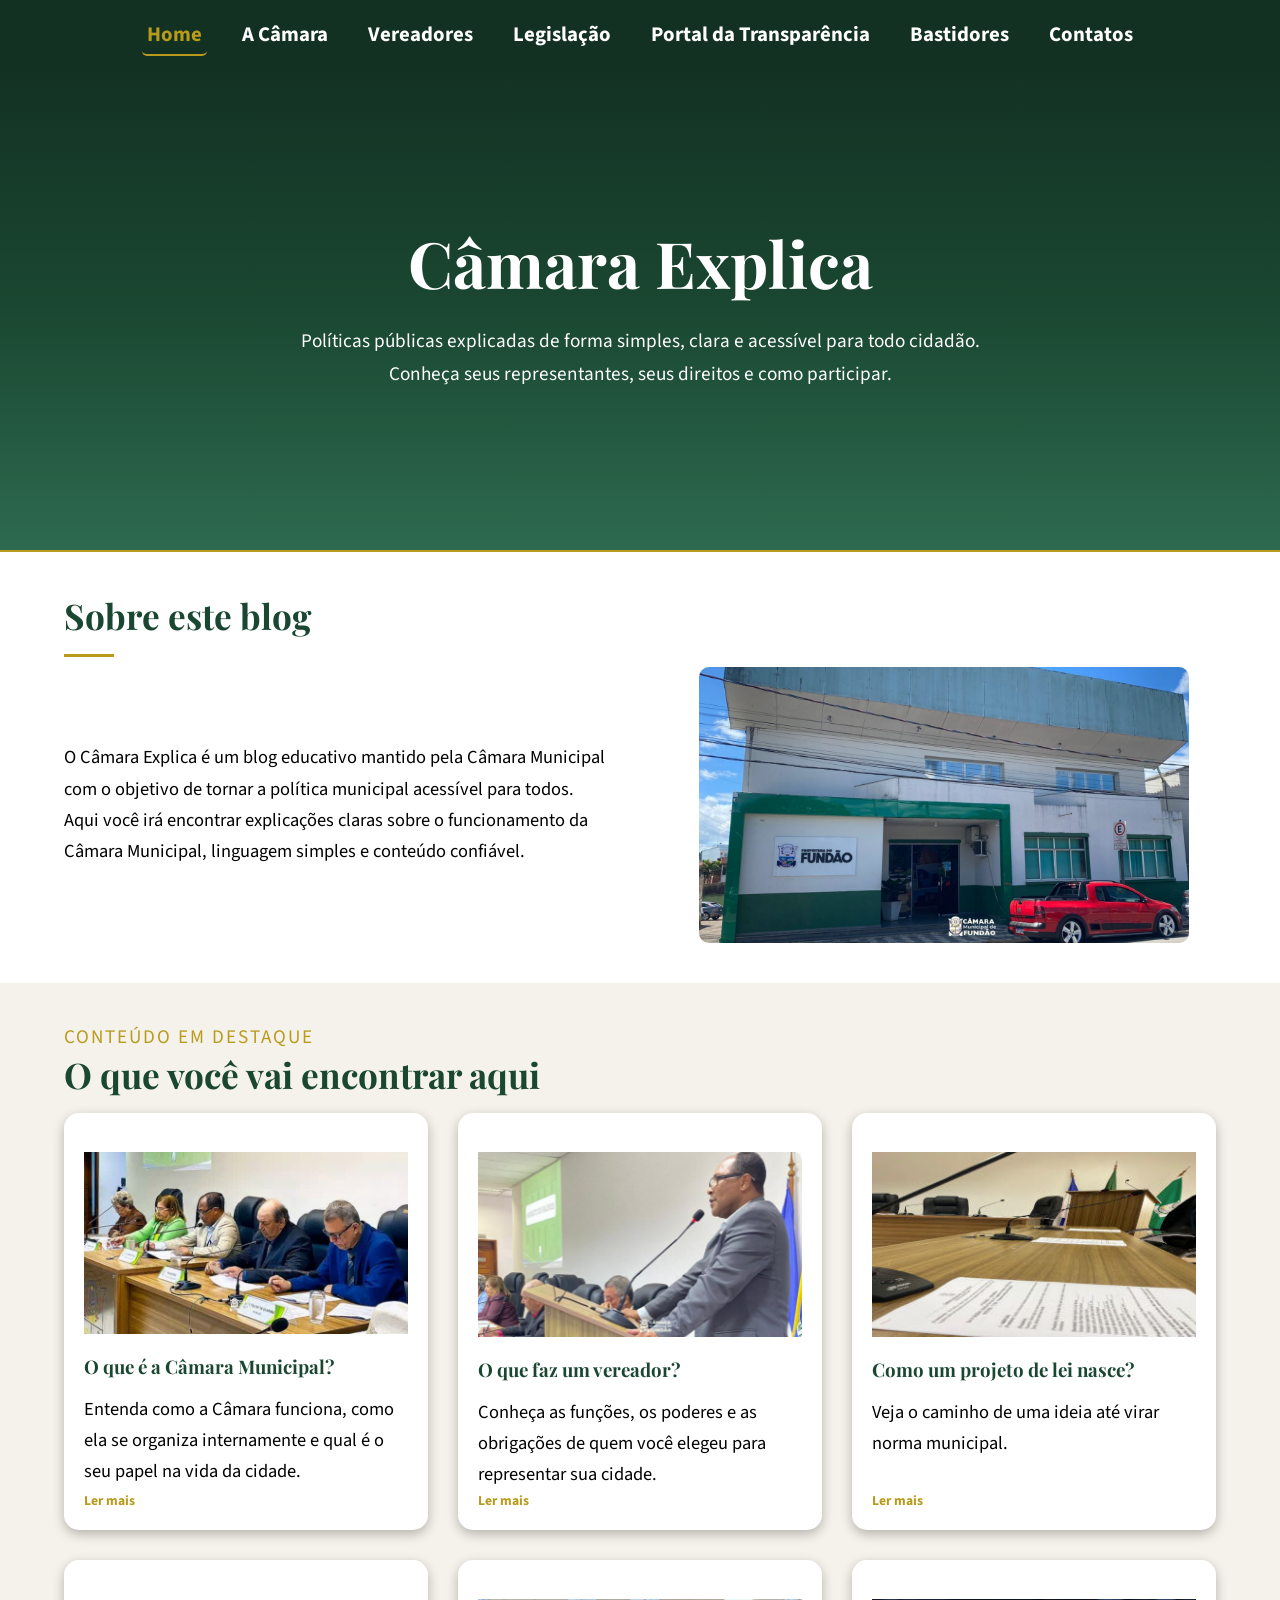
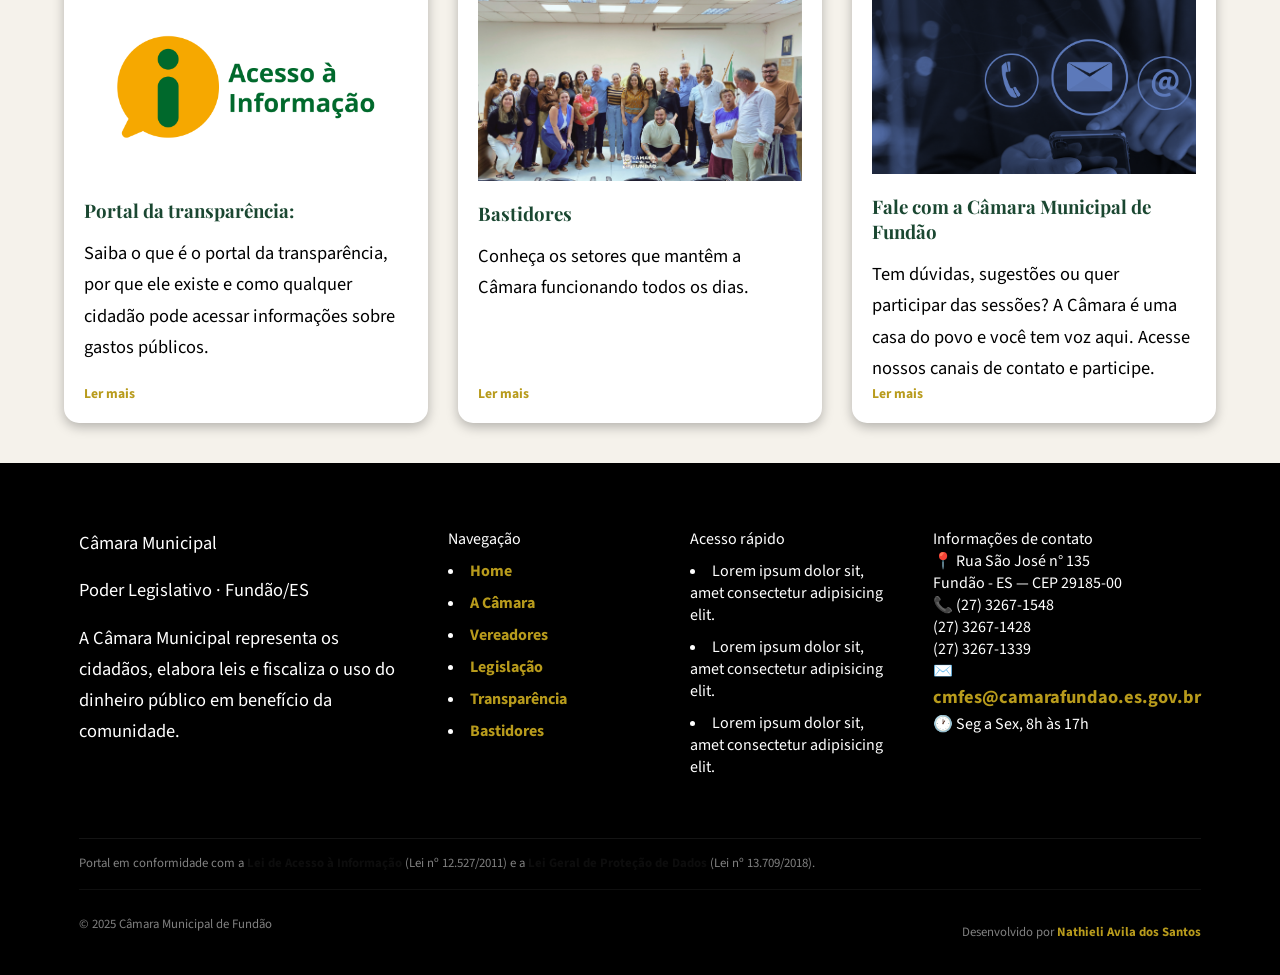
==== commit aa313284: "Inserindo menu sanduíche" ====
--- a/index.html
+++ b/index.html
@@ -3,6 +3,7 @@
 <head>
     <meta charset="UTF-8">
     <meta name="viewport" content="width=device-width, initial-scale=1.0">
+    <link rel="stylesheet" href="https://fonts.googleapis.com/css2?family=Material+Symbols+Outlined:opsz,wght,FILL,GRAD@20..48,100..700,0..1,-50..200&icon_names=menu" />
     <link rel="stylesheet" href="style.css">
     <script src="incluir.js"></script>
     <title>Câmara Explica</title>
--- a/style.css
+++ b/style.css
@@ -35,7 +35,9 @@
     flex-direction: column;
 }
 
-h1, h2, h3{
+h1,
+h2,
+h3 {
     font-family: var(--fonte-01);
 }
 
@@ -55,7 +57,7 @@
     line-height: 1.7em;
 }
 
-p + p {
+p+p {
     margin-top: 16px;
 }
 
@@ -69,12 +71,9 @@
     text-decoration: underline;
 }
 
-article > span > img {
-   max-width: 30%;
-}
-
-.sobre-destaque-icon img {
+.icon img {
     width: 20%;
+    
 }
 
 .icon-fundo {
@@ -84,8 +83,8 @@
     height: 25px;
     border-radius: 5px;
     display: flex;
-    justify-content: center; /* Centralizar icon na div. Conjunto com display: flex */
-    
+    justify-content: center;
+    /* Centralizar icon na div. Conjunto com display: flex */
 }
 
 .letra {
@@ -105,16 +104,11 @@
 
 
 .secao-linha {
-      width: 50px;
-      height: 3px;
-      background: var(--cor-5);
-      margin-bottom: 10px;
-    }
-
-
-
-
-
+    width: 50px;
+    height: 3px;
+    background: var(--cor-5);
+    margin-bottom: 10px;
+}
 
 
 /* LAYOUT GERAL */
@@ -128,21 +122,26 @@
     z-index: 100;
 }
 
-nav{
-    display: flex; /* cria contêiner flexivel, redimensionando os elementos. Torna mais responsivo */
-    justify-content: center; /* centraliza */
-    gap: 30px; /* Espaçamento entre elementos do menu */
-    flex-wrap: wrap; /* quebra de linha */
-}
-
-nav > a {
+nav {
+    display: flex;
+    /* cria contêiner flexivel, redimensionando os elementos. Torna mais responsivo */
+    justify-content: center;
+    /* centraliza */
+    gap: 30px;
+    /* Espaçamento entre elementos do menu */
+    flex-wrap: wrap;
+    /* quebra de linha */
+}
+
+nav>a {
     color: white;
     font-size: 1.3rem;
     padding: 5px;
     border-radius: 5px;
 }
 
-nav a:hover, a.ativo {
+nav a:hover,
+a.ativo {
     color: var(--cor-5);
     border-bottom: 2px solid var(--cor-5);
     text-decoration: none;
@@ -175,7 +174,6 @@
     transition: 0.5s;
 }
 
-
 .card-base:hover {
     transform: translateY(-5px);
 }
@@ -184,29 +182,28 @@
     background-color: var(--cor-2);
     color: var(--cor-5);
     border-radius: 50px;
-    width: 30px;
+    min-width: 30px;
+    height: 30px;
     text-align: center;
     margin-bottom: 15px;
-    
-}
-
-footer{
-    background-color: #0d2318;
-    color: white;
-}
-
-
-
-footer > .container {
+}
+
+footer {
+    background-color: #000000;
+    color: white;
+}
+
+footer>.container {
     padding: 15px;
 
 }
 
 .footer-topo {
     display: grid;
-    grid-template-columns: 1.6fr 1fr 1fr 1fr; /* a primeira é 60% maior que as outras */
+    grid-template-columns: 1.6fr 1fr 1fr 1fr;
+    /* a primeira é 60% maior que as outras */
     gap: 32px;
-    padding: 50px 0px ;
+    padding: 50px 0px;
     border-bottom: 1px solid rgba(255, 255, 255, 0.08);
 }
 
@@ -215,10 +212,11 @@
     border-bottom: 1px solid rgba(255, 255, 255, 0.06);
 }
 
-.ft-selo p, .ft-rodape p {
+.ft-selo p,
+.ft-rodape p {
     font-size: 0.8em;
     color: rgba(255, 255, 255, 0.5);
-    
+
 }
 
 .ft-selo strong {
@@ -229,19 +227,20 @@
     display: flex;
     justify-content: space-between;
     align-items: center;
-    flex-wrap: wrap; /* quebra a linha em telas menores */
+    flex-wrap: wrap;
+    /* quebra a linha em telas menores */
     padding: 16px 0px;
 }
 
- .ft-rodape a {
+.ft-rodape a {
     font-size: 1em;
- }
-
- 
+}
+
+
 /* HERO */
 
 .hero {
-    background: linear-gradient(to bottom, var(--cor-1) ,var(--cor-2), var(--cor-4));
+    background: linear-gradient(to bottom, var(--cor-1), var(--cor-2), var(--cor-4));
     color: white;
     text-align: center;
     padding: 120px 20px;
@@ -249,7 +248,8 @@
 }
 
 .hero h1 {
-    font-size: clamp(2.5rem, 5vw, 4rem); /* Limita um valor entre um mínimo e um máximo */
+    font-size: clamp(2.5rem, 5vw, 5rem);
+    /* Limita um valor entre um mínimo e um máximo */
     margin-bottom: 20px;
 }
 
@@ -277,8 +277,9 @@
 
 .home-cards {
     grid-template-columns: repeat(auto-fit, minmax(300px, 1fr));
-    
-}
+
+}
+
 .home-card {
     border-top-color: white;
     display: flex;
@@ -286,13 +287,14 @@
 }
 
 .home-card a:last-of-type {
-    margin-top: auto; /* link fica embaixo, usado em conjunto com display e flex-direction no container pai*/
+    margin-top: auto;
+    /* link fica embaixo, usado em conjunto com display e flex-direction no container pai*/
 }
 
 article img {
     width: 100%;
     display: block;
-    margin-bottom: 20px ;
+    margin: 0px auto 20px auto;
 }
 
 article a {
@@ -303,17 +305,17 @@
 
 /* CÂMARA */
 
-#organizacao > .container > p {
-    color: white;
+#organizacao>.container>p,
+#organizacao h2 {
+    color: white;
+}
+
+#organizacao>.container>p {
     margin: 20px 0px;
 }
 
-#organizacao > .container > .link {
+#organizacao>.container>.link {
     margin-top: 50px;
-}
-
-#organizacao h2 {
-    color: white;
 }
 
 .grid-legislativo {
@@ -323,21 +325,16 @@
 .camara-cards {
     grid-template-columns: repeat(auto-fit, minmax(300px, 1fr));
 }
+
 .camara-card {
     padding: 20px 20px 15px 40px;
 }
 
 
-
-
-
 /* VEREADORES */
 
-
-
-
-.container > p.link {
-    margin-top: 30px ;
+.link {
+    margin-top: 30px;
 }
 
 .funcoes-card {
@@ -348,7 +345,7 @@
 
 .vereador-cards {
     grid-template-columns: repeat(auto-fit, minmax(300px, 1fr));
-    
+
 }
 
 .vereador-card {
@@ -360,7 +357,8 @@
     border-top: 3px solid rgb(17, 151, 17);
 }
 
-.pode > h3, .pode li::marker  {
+.pode>h3,
+.pode li::marker {
     color: rgb(17, 151, 17);
 }
 
@@ -369,11 +367,10 @@
     border-top: 3px solid red;
 }
 
-.n-pode > h3, .n-pode li::marker {
+.n-pode>h3,
+.n-pode li::marker {
     color: red;
 }
-
-
 
 .grid-eleito {
     grid-template-columns: repeat(auto-fit, minmax(600px, 1fr));
@@ -385,19 +382,18 @@
     border-top-color: white;
 }
 
-
 #quantidade {
     background-color: var(--cor-2);
 }
 
-#quantidade h2, #quantidade p{
+#quantidade h2,
+#quantidade p {
     color: white;
 }
 
 #acompanhar h3 {
     color: var(--cor-5);
 }
-
 
 table {
     width: 100%;
@@ -408,7 +404,6 @@
 }
 
 td {
-    
     border-bottom: 1px solid #e5e5e5;
     background-color: white;
     padding: 16px 20px;
@@ -420,41 +415,37 @@
     background-color: var(--cor-1);
     color: white;
     padding: 16px 20px;
-
-}
-
-.grid-acompanhar{
-    display:grid;
-    grid-template-columns:repeat(3,1fr);
-    gap:1.5rem;
-    margin-top:2rem
-}
-
-
-.card-acompanhar{
+}
+
+.grid-acompanhar {
+    display: grid;
+    grid-template-columns: repeat(3, 1fr);
+    gap: 1.5rem;
+    margin-top: 2rem
+}
+
+.card-acompanhar {
     background: var(--cor-2);
-    color:white;
+    color: white;
     border-radius: 5px;
     border: 1px solid var(--cor-4);
-    padding:1.8rem;
-}
-
-.card-acompanhar h3 {
-    color: white;
-}
-    
-    
+    padding: 1.8rem;
+}
+
+
 /* LEGISLAÇÃO */
- 
-
-
-#caminho h2, #caminho > .container {
+
+
+
+#caminho h2,
+#caminho >.container, #voz h2, #voz p {
     color: white;
 }
 
 #caminho h3 {
     color: var(--cor-5);
 }
+
 .grid-caminho {
     grid-template-columns: repeat(auto-fit, minmax(600px, 1fr));
 }
@@ -467,14 +458,12 @@
 #voz {
     background-color: var(--cor-4);
 }
+
 #voz p {
     margin: 0px 20px 20px 20px;
-    color: white;
-}
-
-#voz h2 {
-    color: white;
-}
+}
+
+
 #voz h3 {
     margin-bottom: 0px;
     color: var(--cor-5);
@@ -489,14 +478,14 @@
     border-top: 2px solid var(--cor-5);
 }
 
-.card-voz h3{
+.card-voz h3 {
     text-align: center;
     padding-bottom: 5px;
 }
 
 .numeracao {
     display: flex;
-    
+
 }
 
 .numeracao .numero {
@@ -505,6 +494,8 @@
 
 
 
+
+/* footer */
 
 .etapas {
     display: flex;
@@ -540,7 +531,7 @@
 /* BASTIDORES */
 
 .grid-servidores {
-    grid-template-columns: repeat(auto-fit, minmax(280px, 1fr));
+    grid-template-columns: repeat(auto-fit, minmax(300px, 1fr));
 }
 
 .img-servidores {
@@ -558,19 +549,21 @@
     background-color: rgba(255, 255, 255, 0.103);
     border-top: 3px solid var(--cor-5);
     border-left: 3px solid var(--cor-5);
-
-
-}
-
-#estrutura > .container > .secao-linha {
+}
+
+#estrutura>.container>.secao-linha {
     margin-bottom: 0px;
 }
 
-#estrutura h2, .card-estrutura > h3, .card-estrutura > p {
-    color: white;
-    
-}
-
+#estrutura h2,
+.card-estrutura>h3,
+.card-estrutura>p, #estrutura article > .numeracao h3 {
+    color: white;
+}
+
+#estrutura {
+    margin-bottom: -25px;
+}
 #lai {
     background-color: #fdf3e0;
     padding: 20px;
@@ -593,37 +586,43 @@
 }
 
 
-
 .grid-canais {
-    grid-template-columns: repeat(auto-fit, minmax(600px, 1fr));
-
-}
-
-
-#presencial p {
-    margin: 0px 20px 20px 20px;
-    color: white;
-}
-
-#presencial h2 {
-    color: white;
-}
-#presencial h3 {
-    margin-bottom: 0px;
-    color: var(--cor-5);
-}
-
-
-#transparencia > .home-inicio {
+    grid-template-columns: repeat(auto-fit, minmax(300px, 1fr));
+    margin-bottom: 30px;
+}
+
+
+.grid-site {
+    grid-template-columns: 1fr;
+}
+.card-site ul {
+    columns: 3;
+}
+
+.card-site p {
+    padding: 10px 0;
+}
+
+
+
+
+#transparencia>.home-inicio {
     align-items: flex-start;
 }
+
+.grid-portal {
+    grid-template-columns: repeat(auto-fit, minmax(280px, 1fr));;
+}
+
+
 
 #esic {
     background-color: var(--cor-1);
     padding-bottom: 20px;
 }
 
-#esic h2, #esic > .container > p {
+#esic h2,
+#esic>.container>p {
     color: white;
 }
 
@@ -643,11 +642,28 @@
     margin: 10px 0px;
 }
 
+
+
+
+
+
 /* CONTATOS */
-
 
 .grid-canais {
     margin-top: 20px;
+}
+
+#presencial p {
+    margin: 0px 20px 20px 20px;
+}
+
+#presencial h2, #presencial p {
+    color: white;
+}
+
+#presencial h3 {
+    margin-bottom: 0px;
+    color: var(--cor-5);
 }
 
 
@@ -658,20 +674,105 @@
     margin: 10px 0px;
     color: var(--cor-5);
 }
-.card-sociais{
+
+.card-sociais {
     text-align: center;
-
-}
-
-
-.card-sociais > a{
+}
+
+
+.card-sociais>a {
     justify-content: center
-
-}
-
-
-
-div.icon-estrutura {
-    background-color: none;
-}
-
+}
+
+
+.botao-menu {
+   display: none;
+} 
+
+
+@media (max-width: 1010px) {
+    nav {
+        gap: 20px;
+    }
+
+    nav a {
+        font-size: 1rem;
+    }
+
+    .hero {
+        padding: 100px 20px;
+    }
+
+    #transparencia>.home-inicio {
+        grid-template-columns: 1fr;
+    }
+}
+
+@media (max-width: 776px) {
+
+    header {
+        padding: 20px;
+    }
+
+    nav {
+        gap: 15px;
+    }
+
+    nav a {
+        font-size: 0.8rem;
+    }
+
+    .container {
+        width: 90%;
+    }
+
+    .hero {
+        padding: 90px 20px;
+    }
+   
+    .hero p {
+        font-size: 1.1rem;
+    }
+
+    .grid-acompanhar {
+        grid-template-columns: 1fr;
+    }
+
+    .grid-voz {
+        grid-template-columns: 1fr 1fr;
+    }
+    
+
+    .footer-topo {
+        grid-template-columns: 1fr 1fr;
+    }
+    
+
+}
+
+
+
+@media (max-width: 600px) {
+
+    .botao-menu {
+        display: block;
+        background: none;
+        color: white;
+        border: none;
+        cursor: pointer;
+    }
+    
+    nav {
+        display: none;
+        
+    }
+
+    nav.ativo {
+        display: flex;
+        flex-direction: column;
+        gap: 10px;
+        padding-top: 15px;
+    }
+}
+
+
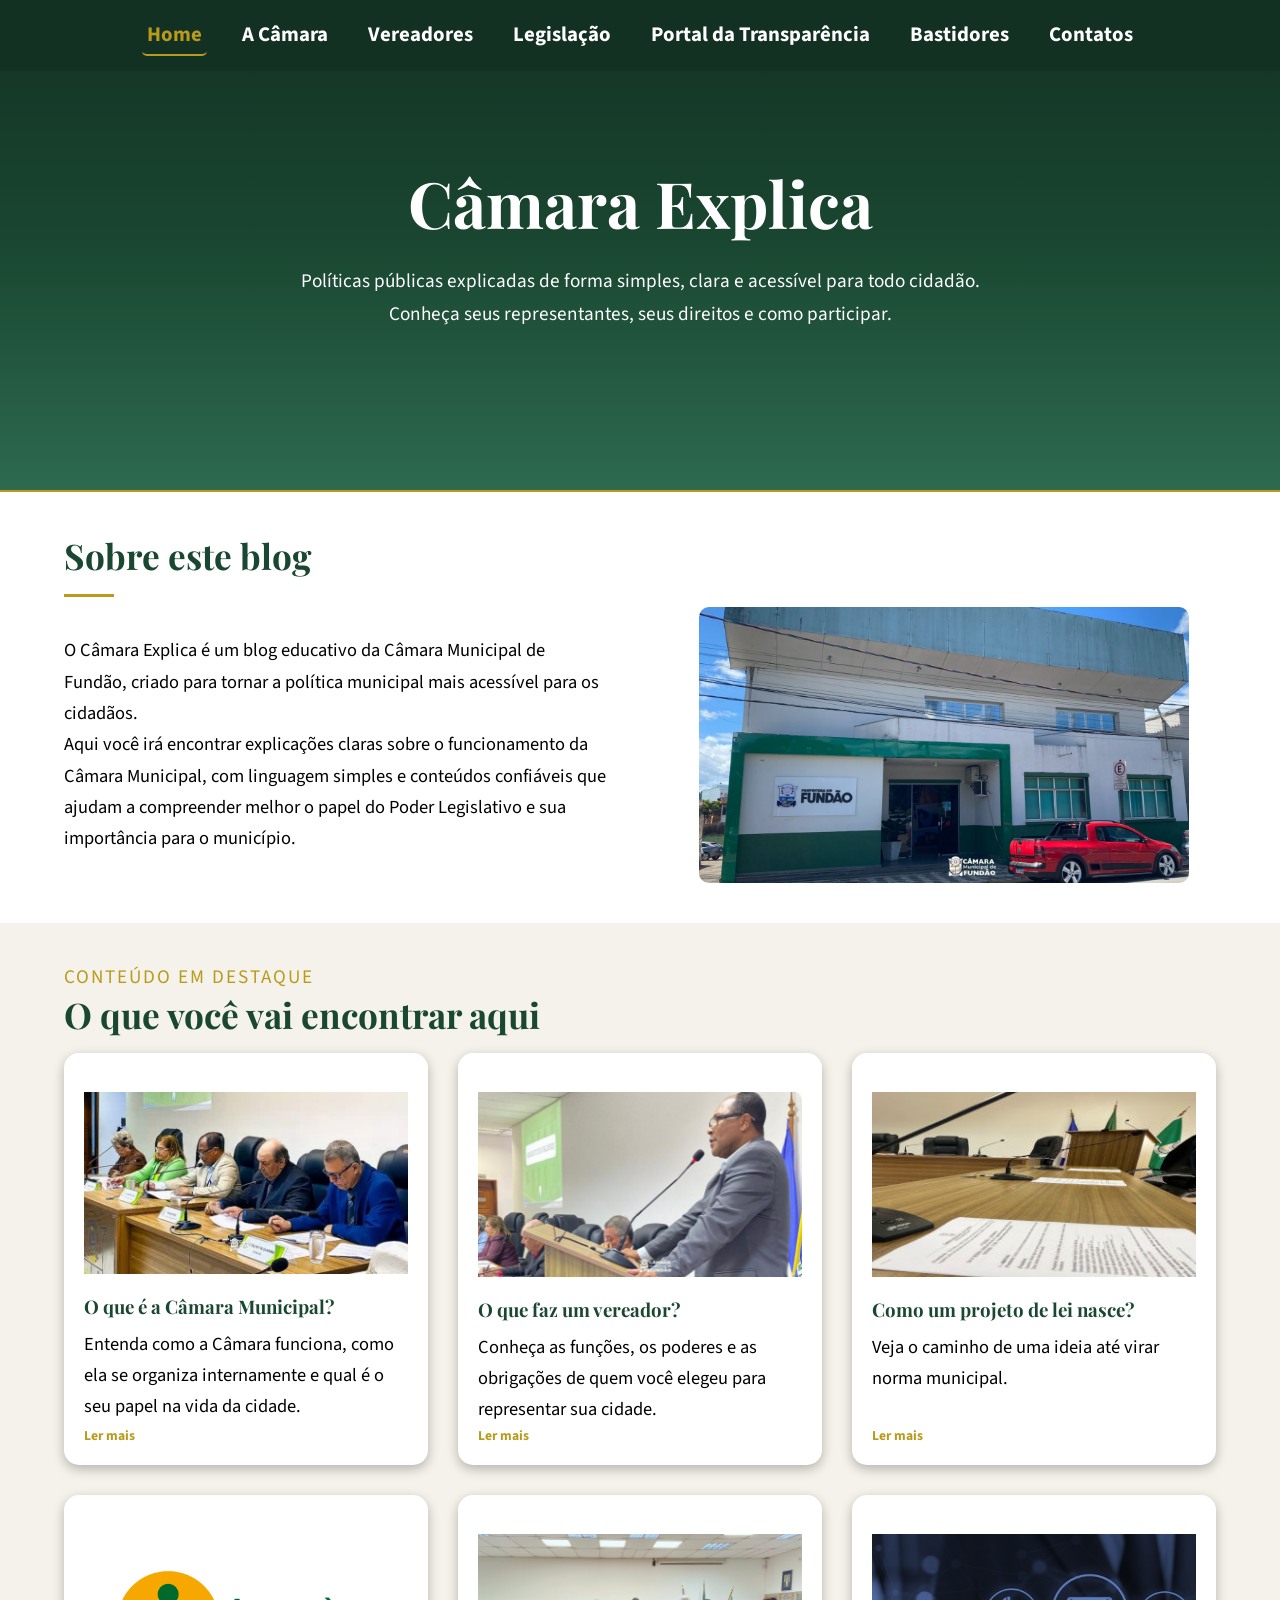
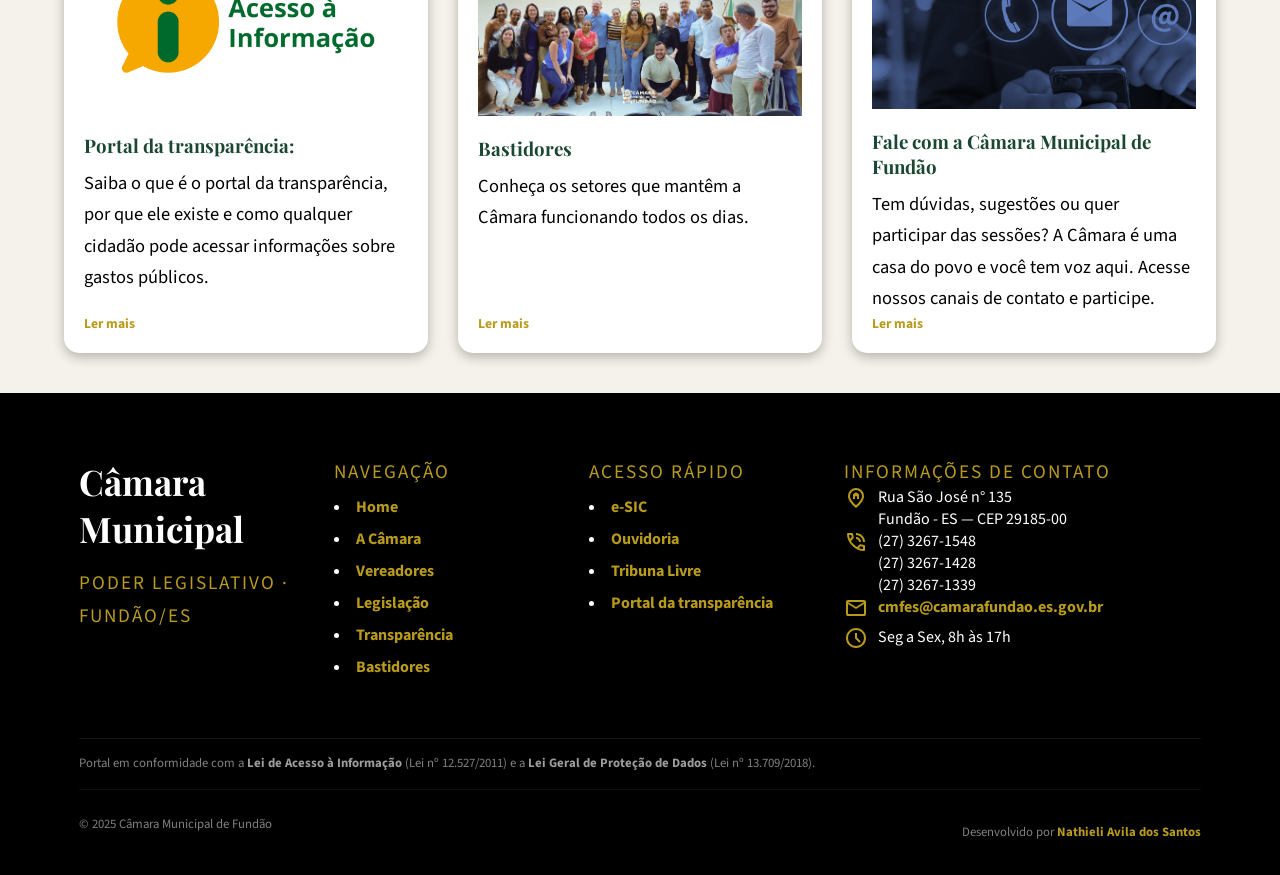
==== commit 90a5cbf4: "Favicon e ajustes finais" ====
--- a/index.html
+++ b/index.html
@@ -4,6 +4,7 @@
     <meta charset="UTF-8">
     <meta name="viewport" content="width=device-width, initial-scale=1.0">
     <link rel="stylesheet" href="https://fonts.googleapis.com/css2?family=Material+Symbols+Outlined:opsz,wght,FILL,GRAD@20..48,100..700,0..1,-50..200&icon_names=menu" />
+    <link rel='shortcut icon' type='image/x-icon' href='https://www.camarafundao.es.gov.br/assets/img/favicon.ico' />
     <link rel="stylesheet" href="style.css">
     <script src="incluir.js"></script>
     <title>Câmara Explica</title>
@@ -30,7 +31,7 @@
                 <div class="secao-linha"></div>
                 <div class="home-inicio">
                     <p class="elemento">
-                        O Câmara Explica é um blog educativo mantido pela Câmara Municipal com o objetivo de tornar a política municipal acessível para todos. <br> Aqui você irá encontrar explicações claras sobre o funcionamento da Câmara Municipal, linguagem simples e conteúdo confiável. 
+                        O Câmara Explica é um blog educativo da Câmara Municipal de Fundão, criado para tornar a política municipal mais acessível para os cidadãos. <br> Aqui você irá encontrar explicações claras sobre o funcionamento da Câmara Municipal, com linguagem simples e conteúdos confiáveis que ajudam a compreender melhor o papel do Poder Legislativo e sua importância para o município. 
                     </p>
                     <img class="elemento" src="Imagens/vereadores/camara.png" alt="">
                 </div>
--- a/style.css
+++ b/style.css
@@ -24,9 +24,7 @@
     box-sizing: border-box;
 }
 
-
 /* GERAIS */
-
 body {
     background-color: #f5f2eb;
     font-family: var(--fonte-02);
@@ -35,15 +33,13 @@
     flex-direction: column;
 }
 
-h1,
-h2,
-h3 {
+h1, h2, h3 {
     font-family: var(--fonte-01);
 }
 
 h3 {
     color: var(--cor-2);
-    margin-bottom: 15px;
+    margin-bottom: 10px;
 }
 
 h2 {
@@ -72,8 +68,7 @@
 }
 
 .icon img {
-    width: 20%;
-    
+    width: 3em;
 }
 
 .icon-fundo {
@@ -102,14 +97,12 @@
     background-color: var(--cor-1);
 }
 
-
 .secao-linha {
     width: 50px;
     height: 3px;
     background: var(--cor-5);
     margin-bottom: 10px;
 }
-
 
 /* LAYOUT GERAL */
 
@@ -140,8 +133,7 @@
     border-radius: 5px;
 }
 
-nav a:hover,
-a.ativo {
+nav a:hover, a.ativo {
     color: var(--cor-5);
     border-bottom: 2px solid var(--cor-5);
     text-decoration: none;
@@ -149,7 +141,6 @@
 
 main {
     flex: 1;
-    padding-top: 60px;
 }
 
 .container {
@@ -174,6 +165,11 @@
     transition: 0.5s;
 }
 
+.home-cards, .home-inicio, .camara-cards, .vereador-cards, .grid-eleito, .grid-servidores, .grid-canais {
+    grid-template-columns: repeat(auto-fit, minmax(300px, 1fr));
+
+}
+
 .card-base:hover {
     transform: translateY(-5px);
 }
@@ -188,6 +184,10 @@
     margin-bottom: 15px;
 }
 
+div.card-eleito .numero {
+    width: 10px;
+}
+
 footer {
     background-color: #000000;
     color: white;
@@ -200,8 +200,8 @@
 
 .footer-topo {
     display: grid;
-    grid-template-columns: 1.6fr 1fr 1fr 1fr;
-    /* a primeira é 60% maior que as outras */
+    grid-template-columns: 1fr 1fr 1fr 1.6fr;
+    /* a última é 60% maior que as outras */
     gap: 32px;
     padding: 50px 0px;
     border-bottom: 1px solid rgba(255, 255, 255, 0.08);
@@ -220,7 +220,7 @@
 }
 
 .ft-selo strong {
-    color: rgba(255, 255, 255, 0.05);
+    color: rgba(255, 255, 255, 0.616);
 }
 
 .ft-rodape {
@@ -264,7 +264,6 @@
 /* HOME */
 .home-inicio {
     display: grid;
-    grid-template-columns: repeat(auto-fit, minmax(300px, 1fr));
     gap: 4rem;
     align-items: center;
 }
@@ -275,10 +274,7 @@
     border-radius: 10px;
 }
 
-.home-cards {
-    grid-template-columns: repeat(auto-fit, minmax(300px, 1fr));
-
-}
+
 
 .home-card {
     border-top-color: white;
@@ -322,10 +318,6 @@
     padding: 30px 0px;
 }
 
-.camara-cards {
-    grid-template-columns: repeat(auto-fit, minmax(300px, 1fr));
-}
-
 .camara-card {
     padding: 20px 20px 15px 40px;
 }
@@ -342,12 +334,6 @@
     border-radius: 5px;
 }
 
-
-.vereador-cards {
-    grid-template-columns: repeat(auto-fit, minmax(300px, 1fr));
-
-}
-
 .vereador-card {
     border-radius: 5px;
     padding: 40px;
@@ -370,10 +356,6 @@
 .n-pode>h3,
 .n-pode li::marker {
     color: red;
-}
-
-.grid-eleito {
-    grid-template-columns: repeat(auto-fit, minmax(600px, 1fr));
 }
 
 .card-eleito {
@@ -495,44 +477,10 @@
 
 
 
-/* footer */
-
-.etapas {
-    display: flex;
-    flex-direction: column;
-}
-
-.etapa {
-    display: flex;
-    gap: 16px;
-    padding: 16px 0px;
-    border-bottom: 1px solid rgba(255, 255, 255, 0.08);
-}
-
-.etapa:last-child {
-    border-bottom: none;
-}
-
-.etapa-esquerda {
-    display: flex;
-    flex-direction: column;
-    align-items: center;
-    flex-shrink: 0;
-    width: 32px;
-}
-
-.etapa-linha {
-    width: 1px;
-    flex: 1;
-    background: rgba(255, 255, 255, 0.15);
-    margin-top: 6px;
-}
 
 /* BASTIDORES */
 
-.grid-servidores {
-    grid-template-columns: repeat(auto-fit, minmax(300px, 1fr));
-}
+
 
 .img-servidores {
     max-width: 600px;
@@ -585,18 +533,14 @@
     list-style-position: inside;
 }
 
-
-.grid-canais {
-    grid-template-columns: repeat(auto-fit, minmax(300px, 1fr));
-    margin-bottom: 30px;
-}
-
-
+.card-site {
+    margin-top: 25px;
+}
 .grid-site {
     grid-template-columns: 1fr;
 }
 .card-site ul {
-    columns: 3;
+    columns: 2;
 }
 
 .card-site p {
@@ -637,6 +581,9 @@
     color: black;
 }
 
+.card-lai:hover {
+    transform: translateY(0);
+}
 
 li {
     margin: 10px 0px;
@@ -644,7 +591,9 @@
 
 
 
-
+#estrutura-imagem img {
+        width: 100%;
+    }
 
 
 /* CONTATOS */
@@ -690,7 +639,51 @@
 } 
 
 
-@media (max-width: 1010px) {
+
+/* footer */
+
+.etapas {
+    display: flex;
+    flex-direction: column;
+}
+
+.etapa {
+    display: flex;
+    gap: 16px;
+    padding: 16px 0px;
+    border-bottom: 1px solid rgba(255, 255, 255, 0.08);
+}
+
+.etapa:last-child {
+    border-bottom: none;
+}
+
+.etapa-esquerda {
+    display: flex;
+    flex-direction: column;
+    align-items: center;
+    flex-shrink: 0;
+    width: 32px;
+}
+
+.etapa-linha {
+    width: 1px;
+    flex: 1;
+    background: rgba(255, 255, 255, 0.15);
+    margin-top: 6px;
+}
+
+.ft-nome {
+    color: white;
+}
+
+ span.ft-contato-icone{
+    padding-right: 10px;
+}
+
+
+
+@media (max-width: 1024px) {
     nav {
         gap: 20px;
     }
@@ -708,10 +701,10 @@
     }
 }
 
-@media (max-width: 776px) {
+@media (max-width: 768px) {
 
     header {
-        padding: 20px;
+        padding: 10px;
     }
 
     nav {
@@ -719,11 +712,7 @@
     }
 
     nav a {
-        font-size: 0.8rem;
-    }
-
-    .container {
-        width: 90%;
+        font-size: 0.7rem;
     }
 
     .hero {
@@ -741,7 +730,10 @@
     .grid-voz {
         grid-template-columns: 1fr 1fr;
     }
-    
+
+    .grid-estrutura {
+    grid-template-columns: repeat(auto-fit, minmax(400px, 1fr));
+}
 
     .footer-topo {
         grid-template-columns: 1fr 1fr;
@@ -750,9 +742,8 @@
 
 }
 
-
-
 @media (max-width: 600px) {
+    
 
     .botao-menu {
         display: block;
@@ -762,9 +753,11 @@
         cursor: pointer;
     }
     
+    header {
+        padding: 5px;
+    }
     nav {
         display: none;
-        
     }
 
     nav.ativo {
@@ -773,6 +766,29 @@
         gap: 10px;
         padding-top: 15px;
     }
-}
-
-
+
+    nav > a {
+        border-radius: 0px;
+    }
+
+    nav > a:hover, a.ativo {
+        border-bottom: 1px solid var(--cor-5);
+    }
+
+    th {
+        padding: 5px;
+    }
+
+    td {
+        padding: 5px 10px;
+    }
+
+    .grid-voz, .grid-estrutura, .grid-lai, .grid-canais, .footer-topo  {
+        grid-template-columns: 1fr;
+    }
+
+    
+
+}
+
+
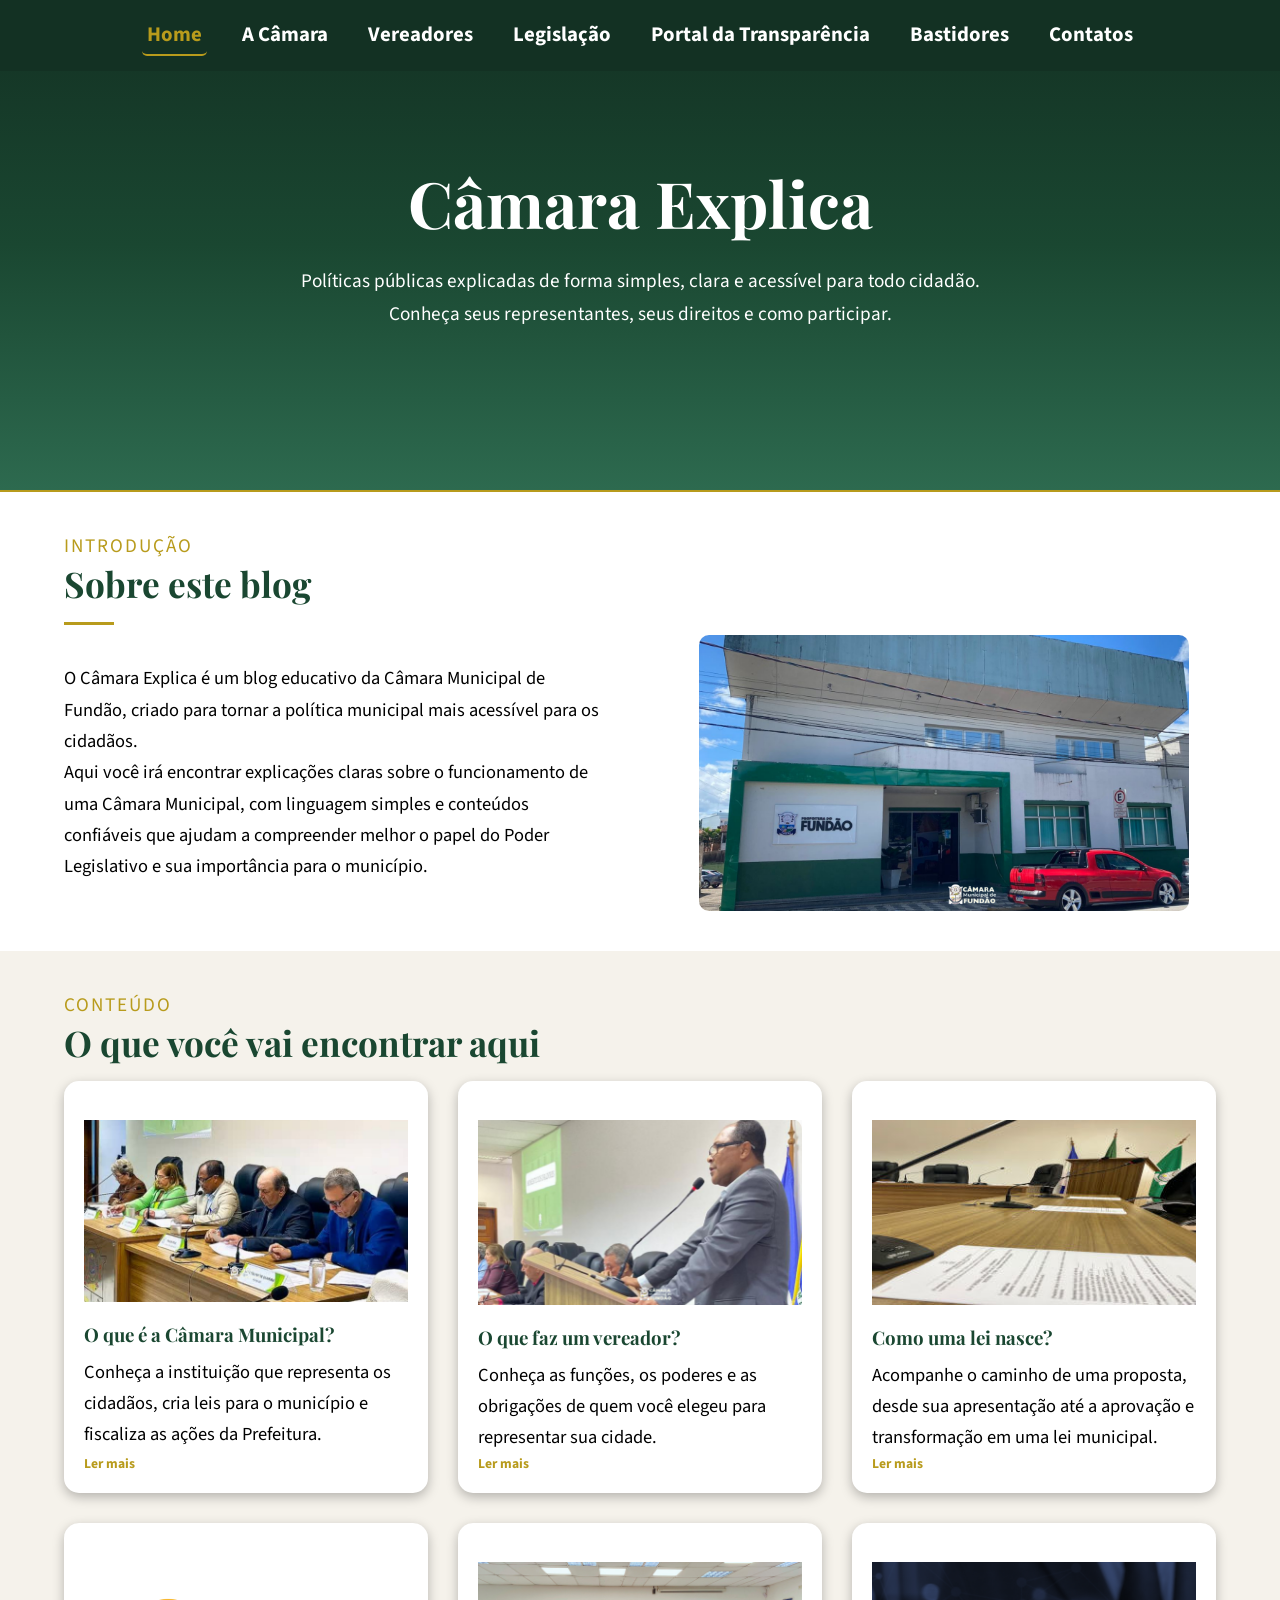
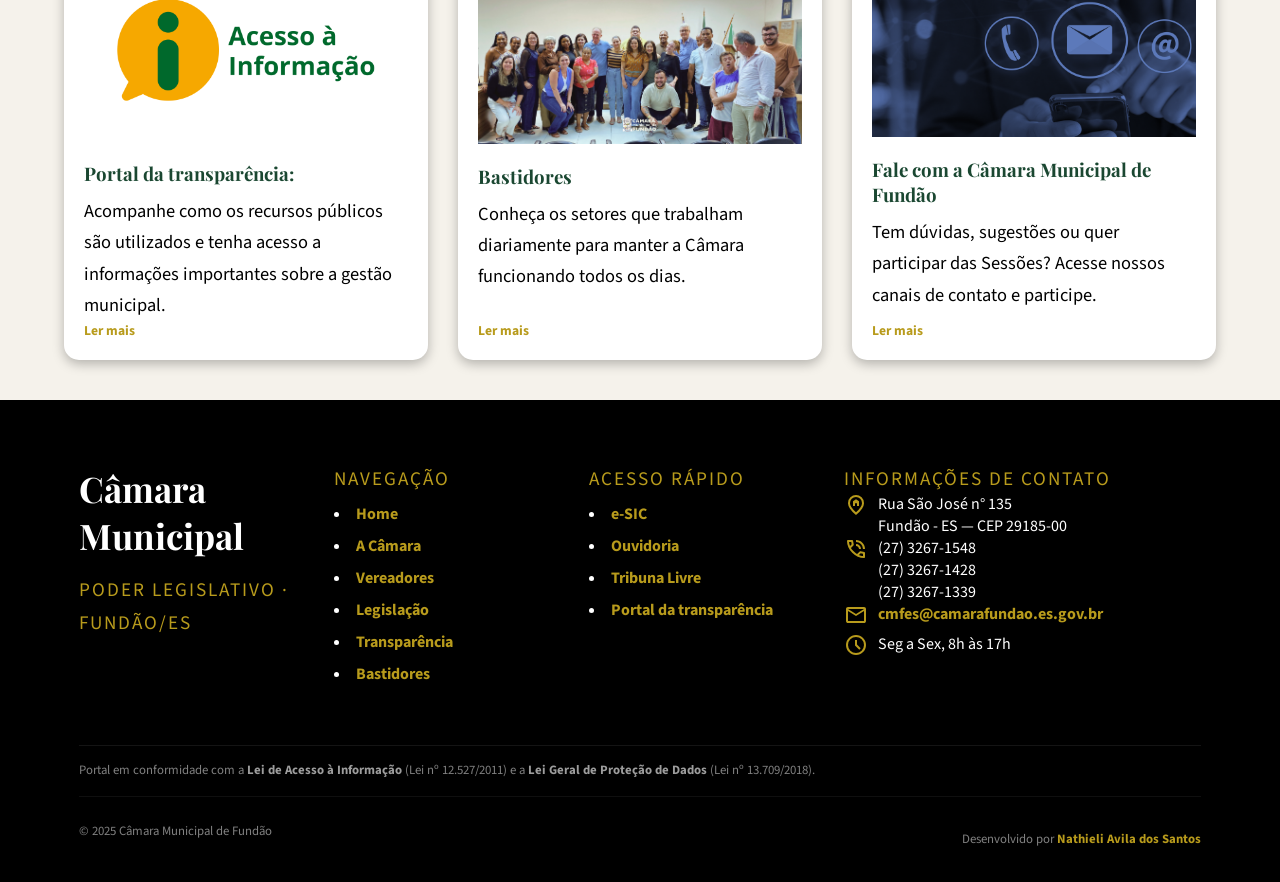
==== commit 0330598d: "Ajustes finais" ====
--- a/index.html
+++ b/index.html
@@ -27,11 +27,12 @@
         <!-- SOBRE -->
         <section id="home" class="secao-white" >
             <div class="container">
+                <span class="letra">Introdução</span>
                 <h2>Sobre este blog </h2>
                 <div class="secao-linha"></div>
                 <div class="home-inicio">
                     <p class="elemento">
-                        O Câmara Explica é um blog educativo da Câmara Municipal de Fundão, criado para tornar a política municipal mais acessível para os cidadãos. <br> Aqui você irá encontrar explicações claras sobre o funcionamento da Câmara Municipal, com linguagem simples e conteúdos confiáveis que ajudam a compreender melhor o papel do Poder Legislativo e sua importância para o município. 
+                        O Câmara Explica é um blog educativo da Câmara Municipal de Fundão, criado para tornar a política municipal mais acessível para os cidadãos. <br> Aqui você irá encontrar explicações claras sobre o funcionamento de uma Câmara Municipal, com linguagem simples e conteúdos confiáveis que ajudam a compreender melhor o papel do Poder Legislativo e sua importância para o município. 
                     </p>
                     <img class="elemento" src="Imagens/vereadores/camara.png" alt="">
                 </div>
@@ -41,14 +42,14 @@
         <!-- IMAGENS DESTAQUE COM LINK -->
         <section id="destaques">
             <div class="container">
-                <span class="letra">Conteúdo em destaque</span>
+                <span class="letra">Conteúdo</span>
                 <h2>O que você vai encontrar aqui</h2>
                 <div class="grid-base home-cards">
                     <article class="home-card card-base">
                         <a href="Camara.html"><img src="Imagens/vereadores/vereadores.jpg" alt=""></a>
                         <h3>O que é a Câmara Municipal?</h3>
                         <p>
-                            Entenda como a Câmara funciona, como ela se organiza internamente e qual é o seu papel na vida da cidade. 
+                            Conheça a instituição que representa os cidadãos, cria leis para o município e fiscaliza as ações da Prefeitura. 
                         </p>
                         <a href="Camara.html">Ler mais</a>
                     </article>
@@ -66,9 +67,9 @@
                     <article class="home-card card-base">
                         <a href="legislacao.html">
                         <img src="Imagens/vereadores/legislação.jpeg" alt=""></a>
-                        <h3>Como um projeto de lei nasce?</h3>
+                        <h3>Como uma lei nasce?</h3>
                         <p>
-                            Veja o caminho de uma ideia até virar norma municipal.
+                            Acompanhe o caminho de uma proposta, desde sua apresentação até a aprovação e transformação em uma lei municipal.
                         </p>
                         <a href="legislacao.html">Ler mais</a>
                     </article>
@@ -78,7 +79,7 @@
                         <img src="Imagens/lei-acesso-informacao3.png" alt=""></a>
                         <h3>Portal da transparência:</h3> 
                         <p>
-                            Saiba o que é o portal da transparência, por que ele existe e como qualquer cidadão pode acessar informações sobre gastos públicos.
+                            Acompanhe como os recursos públicos são utilizados e tenha acesso a informações importantes sobre a gestão municipal.
                         </p>
                         <a href="transparencia.html">Ler mais</a>
                     </article>
@@ -88,7 +89,7 @@
                         <img src="Imagens/vereadores/bastidores.png" alt=""></a>
                         <h3>Bastidores</h3>
                         <p>
-                            Conheça os setores que mantêm a Câmara funcionando todos os dias.
+                            Conheça os setores que trabalham diariamente para manter a Câmara funcionando todos os dias.
                         </p>
                         <a href="bastidores.html">Ler mais</a>
                     </article>
@@ -98,7 +99,7 @@
                         <img src="Imagens/vereadores/contato.png" alt=""></a>
                         <h3>Fale com a Câmara Municipal de Fundão</h3>
                         <p>
-                            Tem dúvidas, sugestões ou quer participar das sessões? A Câmara é uma casa do povo e você tem voz aqui. Acesse nossos canais de contato e participe.
+                            Tem dúvidas, sugestões ou quer participar das Sessões? Acesse nossos canais de contato e participe.
                         </p>
                         <a href="contatos.html">Ler mais</a>
                     </article>
--- a/style.css
+++ b/style.css
@@ -491,7 +491,9 @@
 
 .grid-estrutura {
     grid-template-columns: repeat(auto-fit, minmax(600px, 1fr));
-}
+    margin: 25px 0px;
+}
+
 
 .card-estrutura {
     background-color: rgba(255, 255, 255, 0.103);
